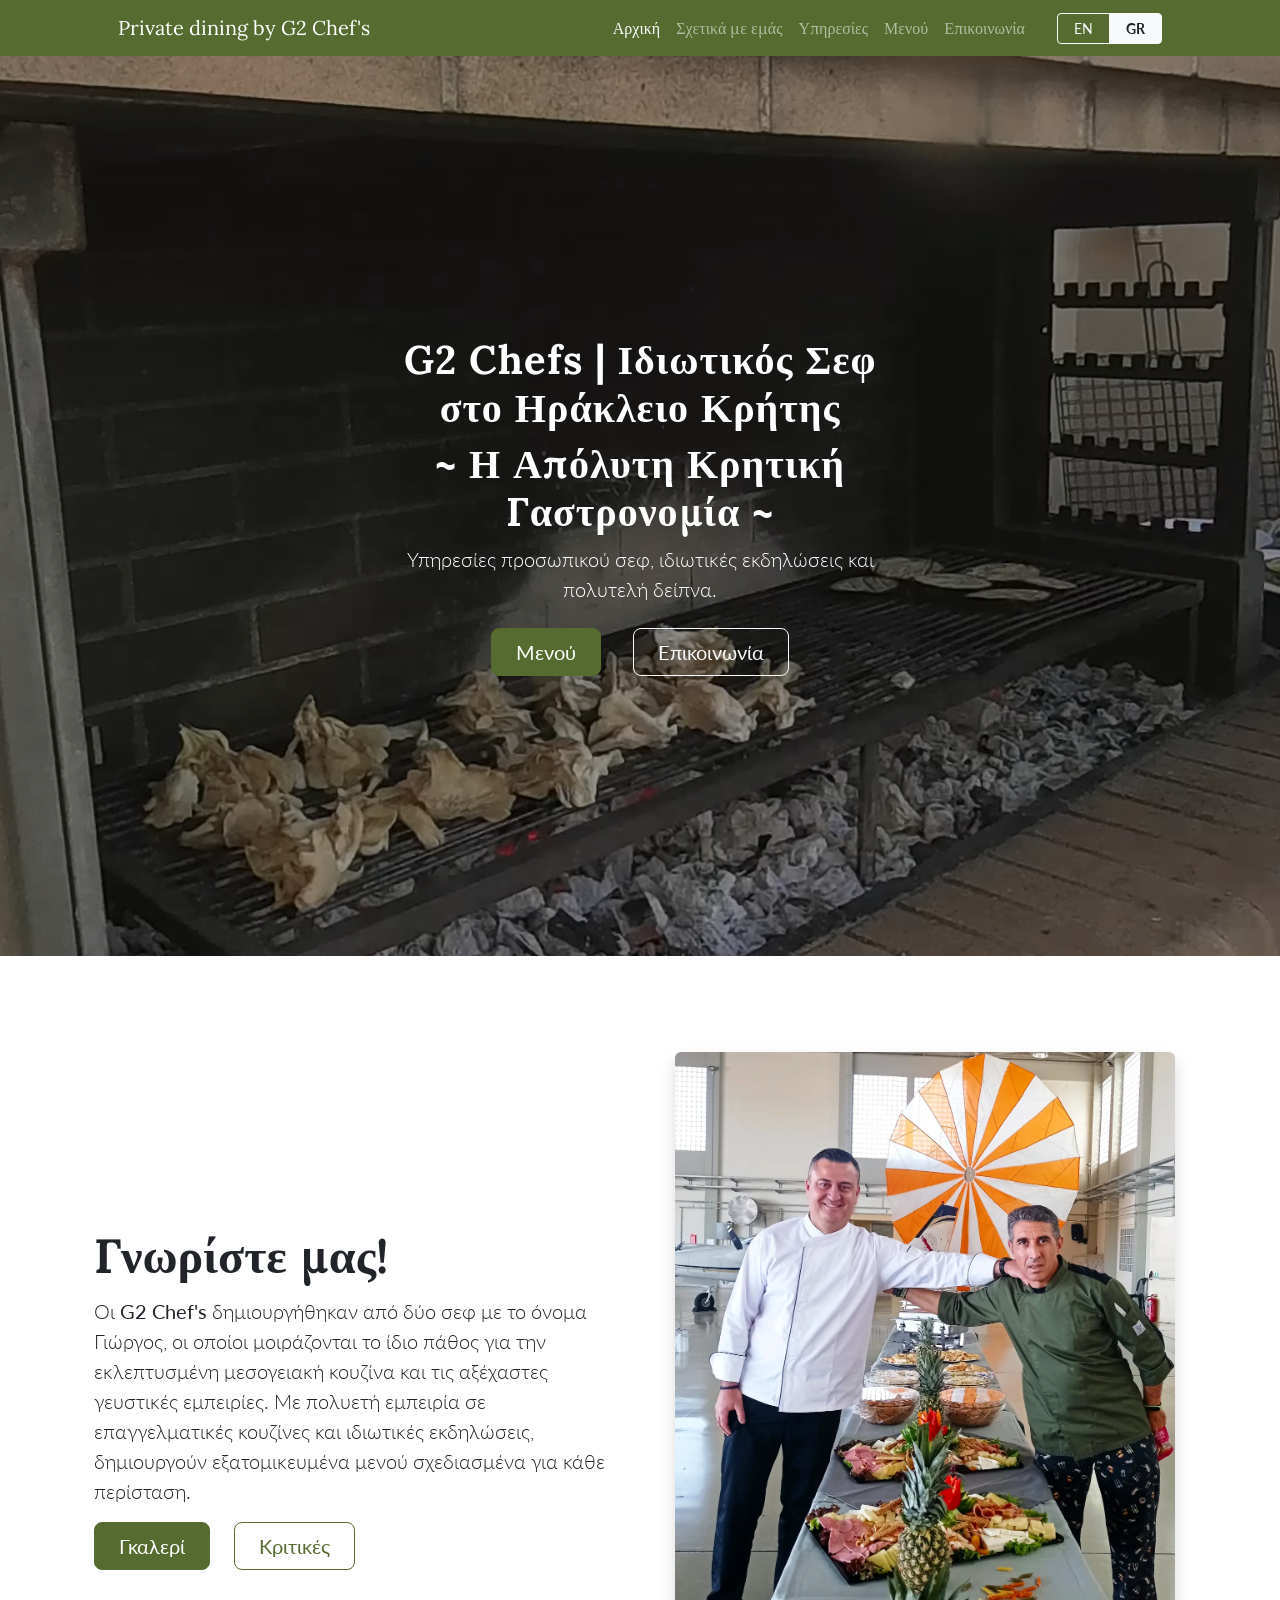
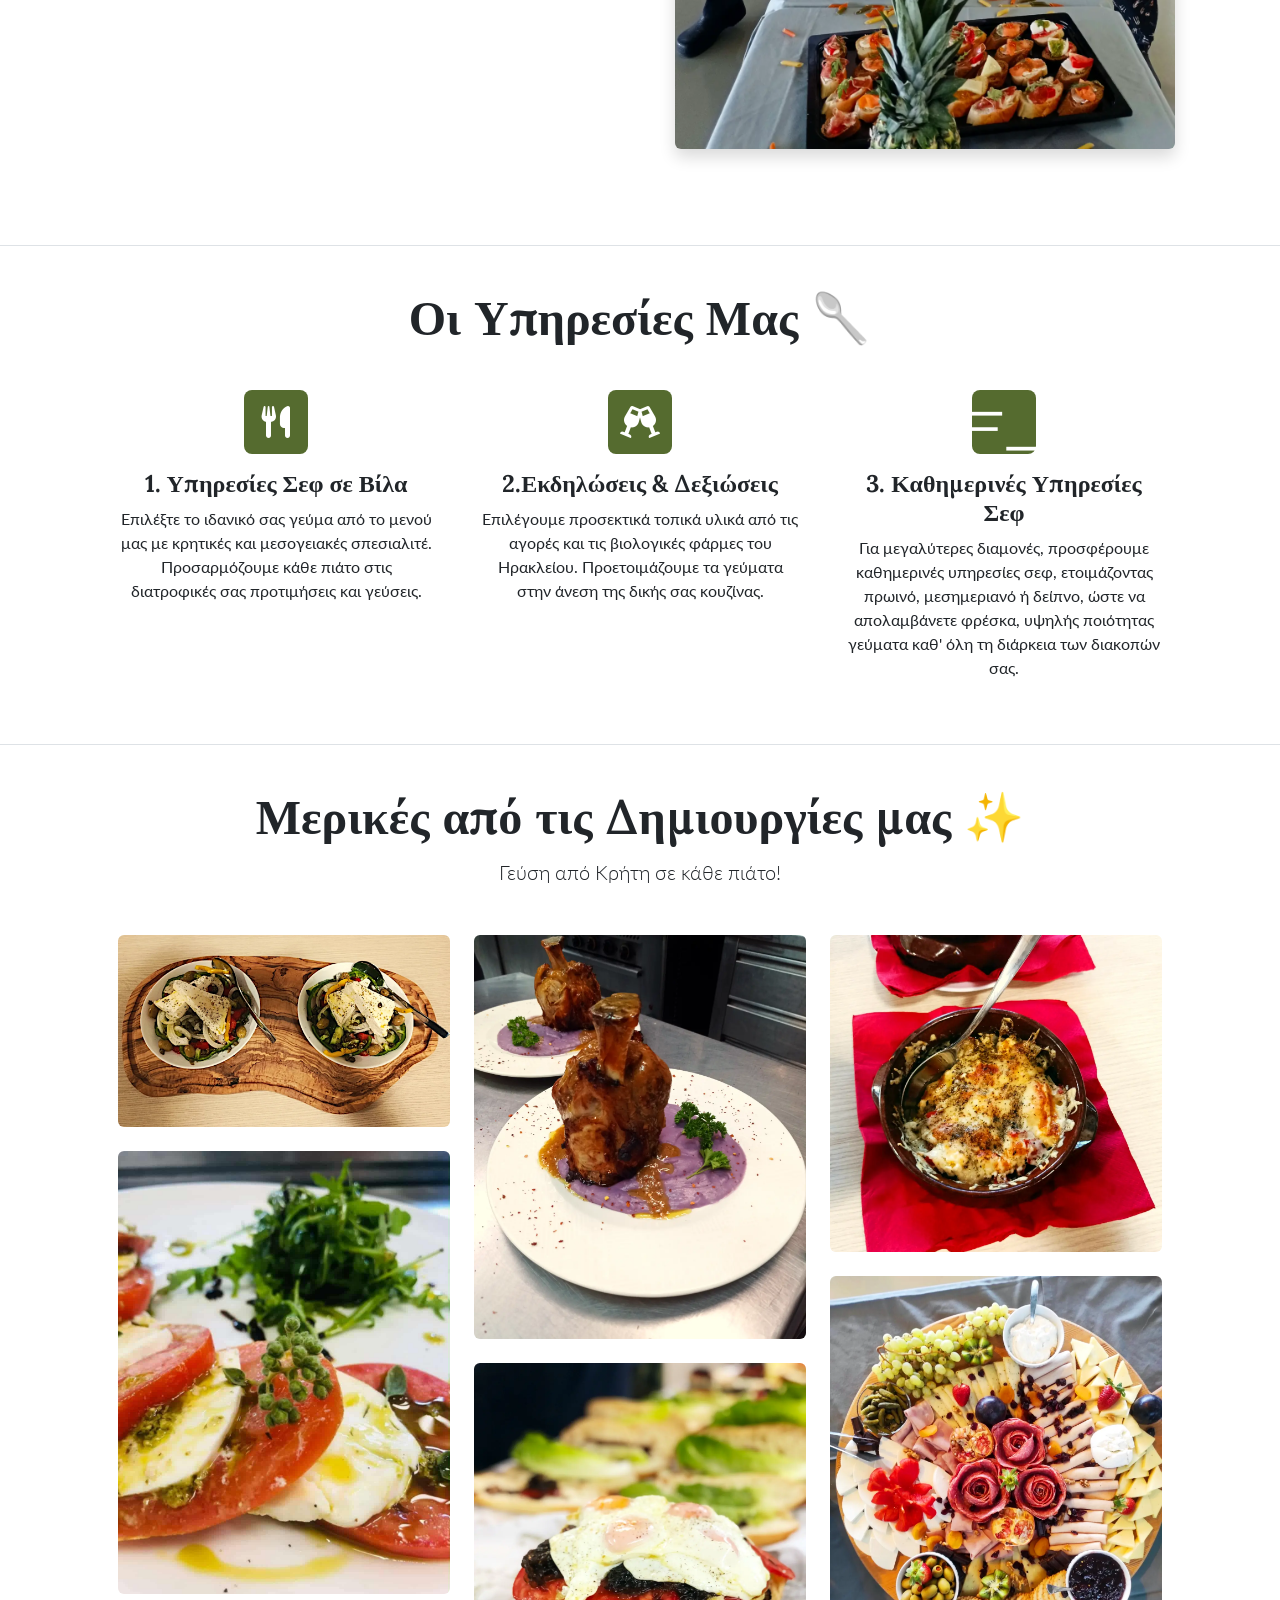
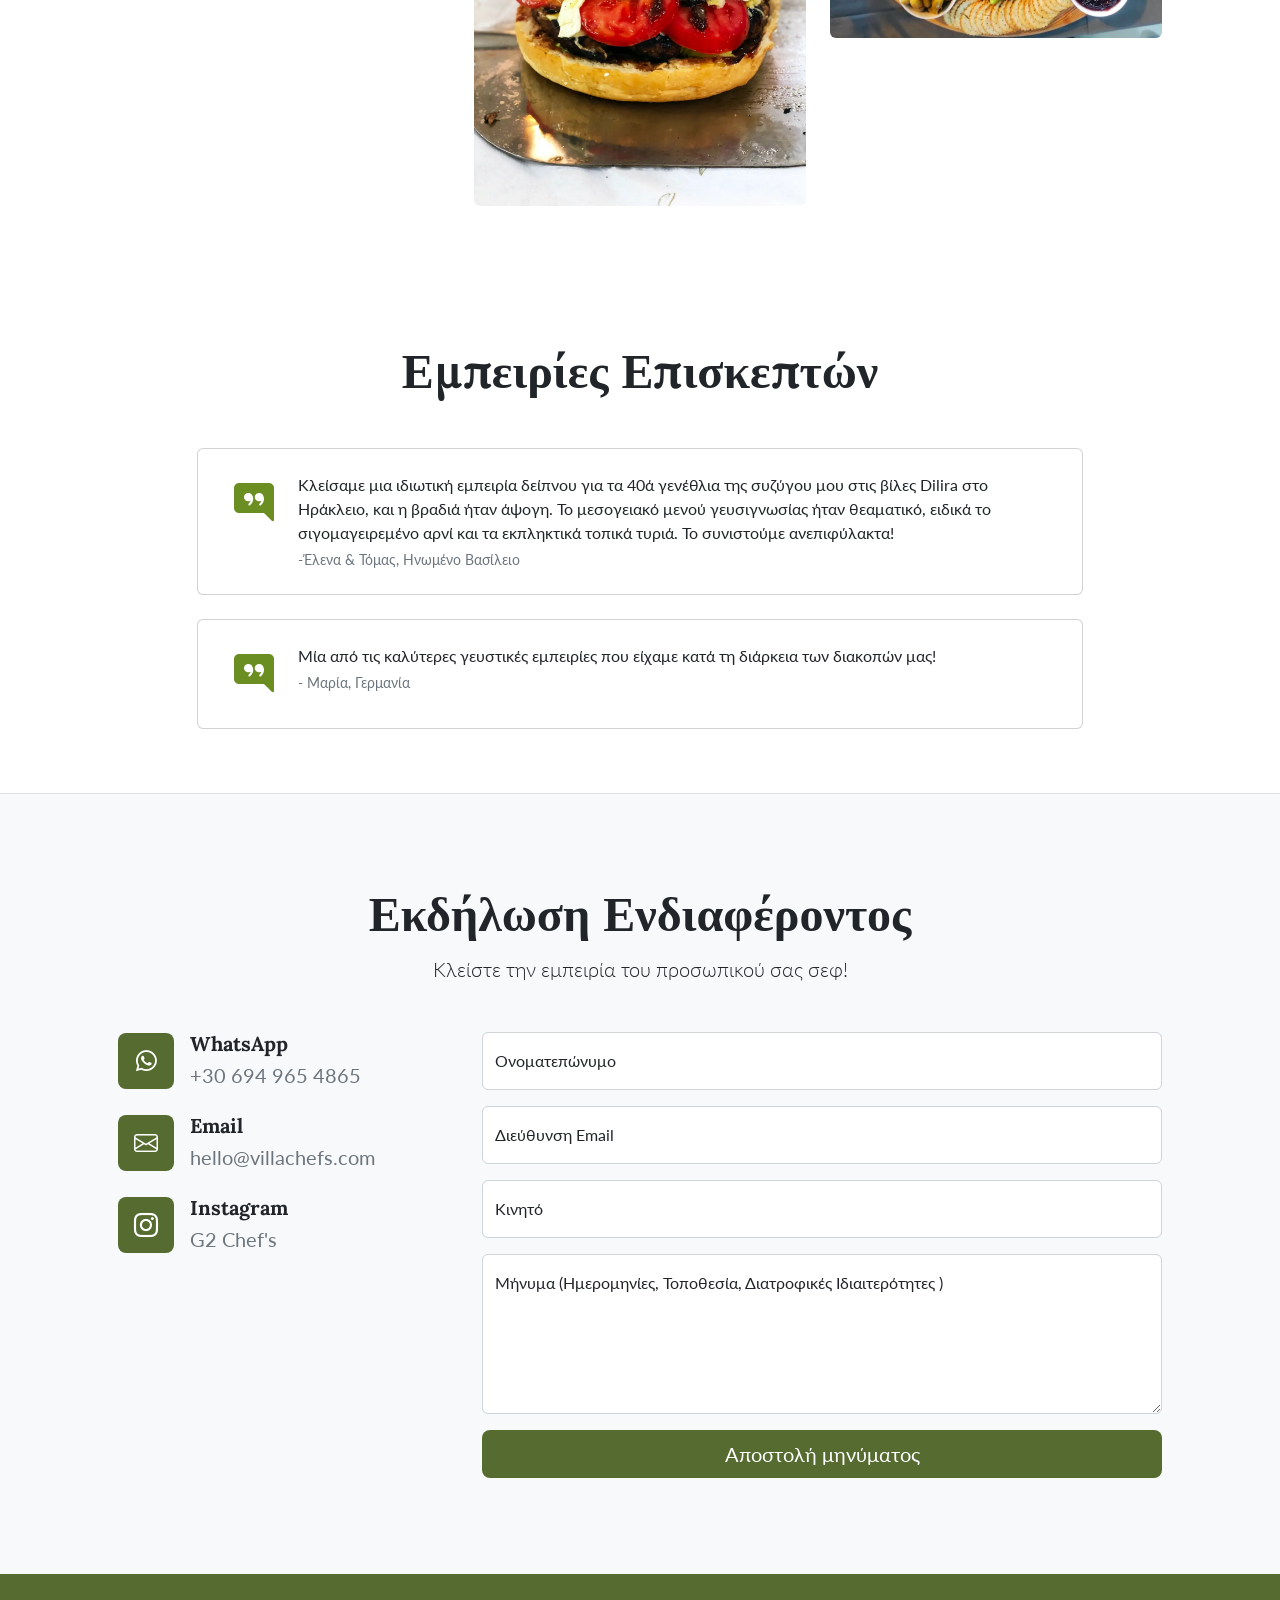
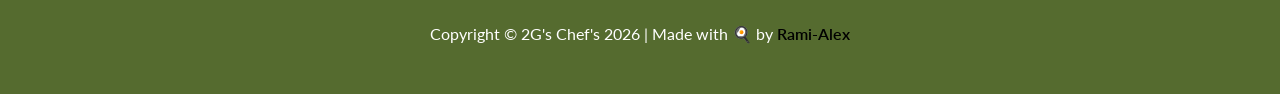
==== index-gr.html @ 78a2b7a0 "Add files via upload" ====
<!DOCTYPE html>
<html lang="el">
    <head>
        <meta charset="utf-8" />
        <meta name="viewport" content="width=device-width, initial-scale=1, shrink-to-fit=no" />
        <meta name="description" content="Elevate your villa vacation with G2 Chefs. We offer premium private chef services, custom Mediterranean menus, and authentic Cretan dining experiences in Heraklion and across Crete."/>
        <meta name="author" content="" />
        <title>Ιδιωτικός Σεφ Ηράκλειο | G2 Chefs | Αυθεντική Κρητική Κουζίνα</title>
        <!-- Favicon-->
        <link rel="icon" type="image/x-icon" href="assets/favicon.png" />
        <!-- Bootstrap icons-->
        <link href="https://cdn.jsdelivr.net/npm/bootstrap-icons@1.4.1/font/bootstrap-icons.css" rel="stylesheet" />
        <!-- Core theme CSS (includes Bootstrap)-->
        <link href="css/styles.css" rel="stylesheet" />
        <!-- Font Awesome Icons -->
        <link rel="stylesheet" href="https://cdnjs.cloudflare.com/ajax/libs/font-awesome/6.0.0/css/all.min.css">
        <!-- Google Icons -->
        <link rel="stylesheet" href="https://fonts.googleapis.com/css2?family=Material+Symbols+Outlined:opsz,wght,FILL,GRAD@24,400,0,0&icon_names=chef_hat" />
        <!--Google Fonts  -->
        <link rel="preconnect" href="https://fonts.googleapis.com">
        <link rel="preconnect" href="https://fonts.gstatic.com" crossorigin>
        <link href="https://fonts.googleapis.com/css2?family=Lato:wght@300;400;700&family=Lora:ital,wght@0,400;0,500;0,600;1,400;1,500&display=swap" rel="stylesheet">
        <!-- Custom CSS -->
        <link href="css/custom.css" rel="stylesheet" />
         <script type="application/ld+json">
            {
            "@context": "https://schema.org",
            "@type": "FoodEstablishment",
            "name": "G2 Chefs",
            "image": "https://www.YOURDOMAIN.com/images/2gs-chefs.webp",
            "@id": "https://www.YOURDOMAIN.com",
            "url": "https://www.YOURDOMAIN.com/index-gr.html",
            "telephone": "+306949654865",
            "email": "hello@villachefs.com",
            "priceRange": "€€€",
            "description": "Αναβαθμίστε τις διακοπές σας με τους G2 Chefs. Προσφέρουμε premium υπηρεσίες ιδιωτικού σεφ, προσαρμοσμένα μεσογειακά μενού και αυθεντικές κρητικές γαστρονομικές εμπειρίες στο Ηράκλειο Κρήτης.",
            "address": {
                "@type": "PostalAddress",
                "addressLocality": "Ηράκλειο",
                "addressRegion": "Κρήτη",
                "addressCountry": "GR"
            },
            "geo": {
                "@type": "GeoCoordinates",
                "latitude": 35.3387,
                "longitude": 25.1442
            },
            "areaServed": [
                {
                "@type": "State",
                "name": "Κρήτη"
                },
                {
                "@type": "City",
                "name": "Ηράκλειο"
                }
            ],
            "sameAs": [
                "https://www.instagram.com/YOUR-INSTAGRAM-HANDLE"
            ]
            }
            </script>
    </head>

    <body class="d-flex flex-column min-vh-100">
        <!-- Responsive navbar-->
        <nav class="navbar navbar-expand-lg navbar-dark bg-dark sticky-top">
            <div class="container px-3 px-lg-5">
                <a class="navbar-brand text-wrap" style="max-width: 75%;" href="#home">Private dining by G2 Chef's</a>
                <button class="navbar-toggler" type="button" data-bs-toggle="collapse" data-bs-target="#navbarSupportedContent" aria-controls="navbarSupportedContent" aria-expanded="false" aria-label="Toggle navigation"><span class="navbar-toggler-icon"></span></button>
                <div class="collapse navbar-collapse" id="navbarSupportedContent">
                    <ul class="navbar-nav ms-auto mb-2 mb-lg-0">
                        <li class="nav-item"><a class="nav-link active" aria-current="page" href="#home">Αρχική</a></li>
                        <li class="nav-item"><a class="nav-link" href="#about">Σχετικά με εμάς</a></li>
                        <li class="nav-item"><a class="nav-link" href="#services">Υπηρεσίες</a></li>
                        <li class="nav-item"><a class="nav-link" href="#!">Μενού</a></li>
                        <li class="nav-item"><a class="nav-link" href="#contact">Επικοινωνία</a></li>
                    </ul>
                    <div class="d-flex align-items-center ms-lg-4 mt-3 mt-lg-0">
                        <div class="btn-group" role="group" aria-label="Language switcher">
                            <a href="index.html" class="btn btn-sm btn-outline-light px-3">EN</a>
                            <a href="index-gr.html" class="btn btn-sm btn-light fw-bold text-dark px-3">GR</a>
                        </div>
                    </div>
                </div>
            </div>
        </nav>
        <!-- Header-->
        <!-- add video-header class to enable background video -->
        <header id="home" class="py-5 video-header">
            <!-- video element placed before content so it sits behind the text -->
            <video autoplay muted loop playsinline class="header-video">
                <source src="assets/video/chef-bbq-video.webm" type="video/mp4">
                <!-- fallback text -->
                Your browser does not support HTML5 video.
            </video>
            <div class="container px-5">
                <div class="row gx-5 justify-content-center">
                    <div class="col-lg-6">
                        <div class="text-center my-5">
                            <h1 class="display-6 fw-bolder text-white mb-2">G2 Chefs | Ιδιωτικός Σεφ στο Ηράκλειο Κρήτης</h1>
                            <h2 class="display-6 fw-bolder text-white mb-2">~ Η Απόλυτη Κρητική Γαστρονομία ~</h2>
                            <p class="lead text-white mb-4">Υπηρεσίες προσωπικού σεφ, ιδιωτικές εκδηλώσεις και πολυτελή δείπνα.</p>
                            <div class="d-grid gap-3 d-sm-flex justify-content-sm-center">
                                <a class="btn main-button btn-lg px-4 me-sm-3" href="#menu">Μενού</a>
                                <a class="btn btn-outline-light btn-lg px-4" href="#contact">Επικοινωνία</a>
                            </div>
                        </div>
                    </div>
                </div>
            </div>
        </header>
        <!-- About -->
        <section id="about" class="py-3 py-lg-5 border-bottom">
            <div class="container col-xxl-8 px-4">
                <div class="row flex-md-row-reverse align-items-center g-5 py-5">
                    <div class="d-none d-md-block col-md-6 col-lg-6">
                        <img 
                            src="/images/2gs-chefs.webp"
                            class="d-block mx-auto img-fluid rounded shadow"
                            alt="G2 Chefs Giorgos"
                            width="500"
                            height="400"
                            loading="lazy"
                        />
                    </div>
                        <div class="col-lg-6 col-md-6">
                            <h2 class="display-5 fw-bold text-body-emphasis lh-1 mb-3">Γνωρίστε μας!</h2>
                            <p class="lead">
                                Οι <strong>G2 Chef's</strong> δημιουργήθηκαν από δύο σεφ με το όνομα Γιώργος, οι οποίοι μοιράζονται το ίδιο πάθος για την εκλεπτυσμένη μεσογειακή κουζίνα και τις αξέχαστες γευστικές εμπειρίες. Με πολυετή εμπειρία σε επαγγελματικές κουζίνες και ιδιωτικές εκδηλώσεις, δημιουργούν εξατομικευμένα μενού σχεδιασμένα για κάθε περίσταση.
                            <div class="d-grid gap-2 d-md-flex justify-content-md-start align-items-md-start">
                                <a class="btn main-button btn-lg px-4 me-sm-3" href="#dishes">Γκαλερί</a>
                                <a class="btn default-button btn-lg px-4 me-sm-3" href="#reviews">Κριτικές</a>
                            </div>
                        </div>
                </div>
            </div>

        </section>
        <!-- About -->
        <!-- Features section -->
        <section id="services" class="py-3 py-lg-5 border-bottom olive-color">
            <div  class="container px-5">
                <div class="text-center mb-5">
                    <h2 class="display-5 fw-bold text-body-emphasis lh-1 mb-3">Οι Υπηρεσίες Μας 🥄</h2>
                </div>
                <div class="row gx-5 text-center">
                    <div class="col-lg-4 mb-5 mb-lg-0">
                        <div class="feature custom-bg text-white rounded-3 mb-3"><i class="fa-solid fa-utensils"></i></div>                    
                        <h3 class="h4 fw-bolder">1. Υπηρεσίες Σεφ σε Βίλα</h3>
                        <p>Επιλέξτε το ιδανικό σας γεύμα από το μενού μας με κρητικές και μεσογειακές σπεσιαλιτέ. Προσαρμόζουμε κάθε πιάτο στις διατροφικές σας προτιμήσεις και γεύσεις.</p>
                    </div>
                    <div class="col-lg-4 mb-5 mb-lg-0">
                        <div class="feature custom-bg text-white rounded-3 mb-3"><i class="fa-solid fa-champagne-glasses"></i></div>  
                        <h3 class="h4 fw-bolder">2.Εκδηλώσεις & Δεξιώσεις</h3>
                        <p>Επιλέγουμε προσεκτικά τοπικά υλικά από τις αγορές και τις βιολογικές φάρμες του Ηρακλείου. Προετοιμάζουμε τα γεύματα στην άνεση της δικής σας κουζίνας.</p>
                    </div>
                    <div class="col-lg-4">
                        <div class="feature custom-bg text-white rounded-3 mb-3"><span class="material-symbols-outlined md-48">chef_hat</span></div>
                        <h3 class="h4 fw-bolder">3. Καθημερινές Υπηρεσίες Σεφ</h3>
                        <p>Για μεγαλύτερες διαμονές, προσφέρουμε καθημερινές υπηρεσίες σεφ, ετοιμάζοντας πρωινό, μεσημεριανό ή δείπνο, ώστε να απολαμβάνετε φρέσκα, υψηλής ποιότητας γεύματα καθ' όλη τη διάρκεια των διακοπών σας.</p>
                    </div>
                    <!-- <div class="card" style="width: 18rem;">
                        <img class="card-img-top" src="images/domate-feta.jpeg" alt="Card image cap">
                        <div class="card-body">
                            <h2 class="h4 fw-bolder">2.Events & Celebrations</h2>
                            <p class="card-text">We choose local ingredients from Heraklion’s markets and organic farms. We prepare the meals in the comfort of your own kitchen.</p>
                        </div>
                    </div> -->
                </div>
            </div>
        </section>
        <!-- Gallery -->
        <section id="dishes" class="py-3 py-lg-5">
            <div class="container px-5">
                <div class="text-center mb-5">
                    <h2 class="display-5 fw-bold text-body-emphasis lh-1 mb-3">Μερικές από τις Δημιουργίες μας ✨</h2>
                    <p class="lead mb-0">Γεύση από Κρήτη σε κάθε πιάτο!</p>
                </div>
                <div class="row">
                    <div class="col-lg-4 col-md-4 mb-4 mb-lg-0">
                        <img src="/images/greek-salad.webp" class="w-100 shadow-1-strong rounded mb-4" alt="Cretan Dish 1" />
                        <img src="/images/domate-feta.jpeg" class="w-100 shadow-1-strong rounded mb-4" alt="Cretan Dish 2" />
                    </div>

                    <div class="col-lg-4 col-md-4 mb-4 mb-lg-0">
                        <img src="images/meat-1.webp" class="w-100 shadow-1-strong rounded mb-4" alt="Cretan Dish 3" />
                        <img src="images/egg-bread.webp" class="w-100 shadow-1-strong rounded mb-4" alt="Cretan Dish 4" />
                    </div>

                    <div class="col-lg-4 col-md-4 mb-4 mb-lg-0">
                        <img src="/images/bouyiourdi.webp" class="w-100 shadow-1-strong rounded mb-4" alt="Cretan Dish 5" />
                        <img src="images/cheese-plato.webp" class="w-100 shadow-1-strong rounded mb-0" alt="Cretan Dish 6" />
                    </div>
                </div>
            </div>
        </section>
        <!-- Gallery-2 -->
        <!-- <section class="py-5" id="menu">
            <div class="container px-5">
                <div class="text-center mb-5">
                    <h2 class="fw-bolder">Our Menu</h2>
                    <p class="lead mb-0">Select a category to explore our Cretan delicacies</p>
                </div>

                <ul class="nav nav-pills justify-content-center mb-5" id="menuTab" role="tablist">
                    <li class="nav-item" role="presentation">
                        <button class="nav-link active" id="all-tab" data-bs-toggle="pill" data-bs-target="#all" type="button" role="tab">All Dishes</button>
                    </li>
                    <li class="nav-item" role="presentation">
                        <button class="nav-link" id="meat-tab" data-bs-toggle="pill" data-bs-target="#meat" type="button" role="tab">Meat</button>
                    </li>
                    <li class="nav-item" role="presentation">
                        <button class="nav-link" id="traditional-tab" data-bs-toggle="pill" data-bs-target="#traditional" type="button" role="tab">Traditional Food</button>
                    </li>
                </ul>

                <div class="tab-content" id="menuTabContent">
                    
                    <div class="tab-pane fade show active" id="all" role="tabpanel">
                        <div class="row">
                            <div class="col-lg-4 col-md-6 mb-4"><img src="images/domate-feta.jpeg" class="w-100 rounded shadow" alt="Meat 1"></div>
                            <div class="col-lg-4 col-md-6 mb-4"><img src="trad-1.jpg" class="w-100 rounded shadow" alt="Trad 1"></div>
                            <div class="col-lg-4 col-md-6 mb-4"><img src="meat-2.jpg" class="w-100 rounded shadow" alt="Meat 2"></div>
                        </div>
                    </div>

                    <div class="tab-pane fade" id="meat" role="tabpanel">
                        <div class="row">
                            <div class="col-lg-4 col-md-6 mb-4"><img src="meat-1.jpg" class="w-100 rounded shadow" alt="Meat 1"></div>
                            <div class="col-lg-4 col-md-6 mb-4"><img src="meat-2.jpg" class="w-100 rounded shadow" alt="Meat 2"></div>
                        </div>
                    </div>

                    <div class="tab-pane fade" id="traditional" role="tabpanel">
                        <div class="row">
                            <div class="col-lg-4 col-md-6 mb-4"><img src="trad-1.jpg" class="w-100 rounded shadow" alt="Trad 1"></div>
                        </div>
                    </div>

                </div>
            </div>
        </section> -->
        <!-- Testimonials section-->
        <section id="reviews" class="py-3 border-bottom">
            <div class="container px-5 my-5 px-5">
                <div class="text-center mb-5">
                    <h2 class="display-5 fw-bold">Εμπειρίες Επισκεπτών</h2>
                    <p class="lead mb-0"></p>
                </div>
                <div class="row gx-5 justify-content-center">
                    <div class="col-lg-10">
                        <div class="row">
                            <!-- Testimonial 1-->
                            <div class="card mb-4">
                                <div class="card-body p-4">
                                    <div class="d-flex">
                                        <div class="flex-shrink-0"><i class="bi bi-chat-right-quote-fill fs-1" style="color: #6B8E23;"></i></div>
                                        <div class="ms-4">
                                            <p class="mb-1">Κλείσαμε μια ιδιωτική εμπειρία δείπνου για τα 40ά γενέθλια της συζύγου μου στις βίλες Dilira στο Ηράκλειο, και η βραδιά ήταν άψογη. Το μεσογειακό μενού γευσιγνωσίας ήταν θεαματικό, ειδικά το σιγομαγειρεμένο αρνί και τα εκπληκτικά τοπικά τυριά. Το συνιστούμε ανεπιφύλακτα!</p>
                                            <div class="small text-muted">-Έλενα & Τόμας, Ηνωμένο Βασίλειο</div>
                                        </div>
                                    </div>
                                </div>
                            </div>
                            <!-- Testimonial 2-->
                            <div class="card">
                                <div class="card-body p-4">
                                    <div class="d-flex">
                                        <div class="flex-shrink-0"><i class="bi bi-chat-right-quote-fill fs-1" style="color: #6B8E23;"></i></div>
                                        <div class="ms-4">
                                            <p class="mb-1">Μία από τις καλύτερες γευστικές εμπειρίες που είχαμε κατά τη διάρκεια των διακοπών μας!</p>
                                            <div class="small text-muted">- Μαρία, Γερμανία</div>
                                        </div>
                                    </div>
                                </div>
                            </div>
                        </div>
                    </div>
                </div>
            </div>
        </section>
        <!-- Contact section-->
        <!-- <section id="contact" class="bg-light py-5">
            <div class="container px-5 my-5 px-5">
                <div class="text-center mb-5">
                    <div class="feature text-white rounded-3 mb-3" style="background-color: #6B8E23; width: 4rem; height: 4rem; display: inline-flex; align-items: center; justify-content: center; font-size: 2rem;">
                        <i class="bi bi-envelope"></i>
                    </div>
                    <h2 class="fw-bolder">Inquire Now</h2>
                    <p class="lead mb-0">Book your private chef experience!</p>
                </div>
                <div class="row gx-5 justify-content-center">
                    <div class="col-lg-6">
                        
                        <form action="https://formsubmit.co/691d3185696c3ee476524c145228a22d" method="POST">
                            
                            <input type="text" name="_honey" style="display:none">
                            <input type="hidden" name="_captcha" value="false">

                            <div class="form-floating mb-3">
                                <input class="form-control" id="name" name="name" type="text" placeholder="Enter your name..." required />
                                <label for="name">Full name</label>
                            </div>
                            
                            <div class="form-floating mb-3">
                                <input class="form-control" id="email" name="email" type="email" placeholder="name@example.com" required />
                                <label for="email">Email address</label>
                            </div>
                            
                            <div class="form-floating mb-3">
                                <input class="form-control" id="phone" name="phone" type="tel" placeholder="+30 123 456 7890" />
                                <label for="phone">Phone number</label>
                            </div>
                            
                            <div class="form-floating mb-3">
                                <textarea class="form-control" id="message" name="message" placeholder="Enter your message here..." style="height: 10rem" required></textarea>
                                <label for="message">Message (Dates, Location, Dietary Needs)</label>
                            </div>
                            
                            <div class="d-grid">
                                <button class="btn btn-lg text-white" type="submit" style="background-color: #6B8E23;">Send Message</button>
                            </div>
                        </form>
                        
                    </div>
                </div>
            </div>
        </section> -->

        <section id="contact" class="bg-light py-5">
            <div class="container px-5 my-5">
                <div class="text-center mb-5">
                    <h2 class="display-5 fw-bold text-body-emphasis lh-1 mb-3">Εκδήλωση Ενδιαφέροντος</h2>
                    <p class="lead mb-0">Κλείστε την εμπειρία του προσωπικού σας σεφ!</p>
                </div>
                
                <div class="row gx-5">
                    <div class="col-lg-4 mb-5 mb-lg-0">
                        
                        <div class="d-flex align-items-center mb-4">
                            <div class="text-white rounded-3 me-3" style="background-color: #556b2f; width: 3.5rem; height: 3.5rem; display: flex; align-items: center; justify-content: center; font-size: 1.5rem;">
                                <i class="fab fa-whatsapp"></i>
                            </div>
                            <div>
                                <h3 class="h5 fw-bolder mb-1">WhatsApp</h3>
                                <a href="https://wa.me/301234567890" target="_blank" class="text-decoration-none text-muted fs-5">+30 694 965 4865</a>
                            </div>
                        </div>

                        <!-- <div class="d-flex align-items-center mb-4">
                            <div class="text-white rounded-3 me-3" style="background-color: #556b2f; width: 3.5rem; height: 3.5rem; display: flex; align-items: center; justify-content: center; font-size: 1.5rem;">
                                <i class="bi bi-telephone"></i>
                            </div>
                            <div>
                                <h5 class="fw-bolder mb-1">Call Us</h5>
                                <a href="tel:+301234567890" class="text-decoration-none text-muted fs-5">+30 123 456 7890</a>
                            </div>
                        </div> -->

                        <div class="d-flex align-items-center mb-4">
                            <div class="text-white rounded-3 me-3" style="background-color: #556b2f; width: 3.5rem; height: 3.5rem; display: flex; align-items: center; justify-content: center; font-size: 1.5rem;">
                                <i class="bi bi-envelope"></i>
                            </div>
                            <div>
                                <h3 class="h5 fw-bolder mb-1">Email</h3>
                                <a href="mailto:hello@villachefs.com" class="text-decoration-none text-muted fs-5">hello@villachefs.com</a>
                            </div>
                        </div>

                         <div class="d-flex align-items-center mb-4">
                            <div class="text-white rounded-3 me-3" style="background-color: #556b2f; width: 3.5rem; height: 3.5rem; display: flex; align-items: center; justify-content: center; font-size: 1.5rem;">
                                <i class="bi bi-instagram"></i>
                            </div>
                            <div>
                                <h3 class="h5 fw-bolder mb-1">Instagram</h3>
                                <a href="" class="text-decoration-none text-muted fs-5">G2 Chef's</a>
                            </div>
                        </div>
                    </div>

                    <div class="col-lg-8">
                        <form action="https://formsubmit.co/691d3185696c3ee476524c145228a22d" method="POST">
                            <input type="text" name="_honey" style="display:none">
                            <input type="hidden" name="_captcha" value="false">

                            <div class="form-floating mb-3">
                                <input class="form-control" id="name" name="name" type="text" placeholder="Enter your name..." required />
                                <label for="name">Ονοματεπώνυμο</label>
                            </div>
                            
                            <div class="form-floating mb-3">
                                <input class="form-control" id="email" name="email" type="email" placeholder="name@example.com" required />
                                <label for="email">Διεύθυνση Email</label>
                            </div>
                            
                            <div class="form-floating mb-3">
                                <input class="form-control" id="phone" name="phone" type="tel" placeholder="+30 123 456 7890" />
                                <label for="phone">Κινητό</label>
                            </div>
                            
                            <div class="form-floating mb-3">
                                <textarea class="form-control" id="message" name="message" placeholder="Enter your message here..." style="height: 10rem" required></textarea>
                                <label for="message">Μήνυμα (Ημερομηνίες, Τοποθεσία, Διατροφικές Ιδιαιτερότητες )</label>
                            </div>
                            
                            <div class="d-grid">
                                <button class="btn btn-lg text-white" type="submit" style="background-color: #556b2f;">Αποστολή μηνύματος</button>
                            </div>
                        </form>
                    </div>
                </div>
            </div>
        </section>
        <!-- Footer-->
        <footer class="py-5" style="background-color: #556b2f;">
            <div class="container px-5"><p class="m-0 text-center text-white">Copyright &copy; 2G's Chef's 2026 | Made with 🍳 by <a id="rami" href="https://rami-alex.github.io/aboutme/">Rami-Alex</a></p></div>
        </footer>
        <!-- Bootstrap core JS-->
        <script src="https://cdn.jsdelivr.net/npm/bootstrap@5.2.3/dist/js/bootstrap.bundle.min.js"></script>
        <!-- Core theme JS-->
        <script src="js/scripts.js"></script>
    </body>
</html>
---- css/custom.css ----
.video-header {
  position: relative;
  overflow: hidden;
  /* remove dark background so video is visible */
  background-color: transparent !important;
  /* make header taller */
  min-height: 100vh; /* adjust as needed */
  display: flex;
  align-items: center;
}

/* dark overlay for readability */
.video-header::before {
  content: "";
  position: absolute;
  inset: 0;
  background: rgba(0, 0, 0, 0.4);
  z-index: 0;
}

/* ensure content sits above overlay */
.video-header .container {
  position: relative;
  z-index: 1;
}

.video-header .header-video {
  position: absolute;
  top: 50%;
  left: 50%;
  min-width: 100%;
  min-height: 100%;
  width: auto;
  height: auto;
  z-index: -1;
  transform: translate(-50%, -50%);
  object-fit: cover;
}
.navbar {
  background-color: #556b2f !important;
}
/* .olive-color{
    background-color: #556b2f !important;
    color: #ffffff;
}  */
/* Change the circle background */
 .feature.custom-bg {
    background-color: #556b2f !important; /* Example: Dark Olive Green */
    background-image: none !important;    /* Removes the Bootstrap gradient */
}
/* Change the icon color itself */
.feature .custom-bg i {
    color: #ffffff; 
}
/* Chef Icon Size */
.md-48{
    font-size: 48px;
}

/* ==========================================
   GLOBAL TYPOGRAPHY
   ========================================== */

/* 1. Clean, modern font for all paragraph text */
body {
    font-family: 'Lato', sans-serif !important;
}

/* 2. Elegant, classic serif font for all titles and brand names */
h1, h2, h3, h4, h5, h6, li,
.display-1, .display-2, .display-3, .display-4, .display-5, .display-6, 
.navbar-brand {
    font-family: 'Lora', serif !important;
}

/* Optional: Add a touch of elegance to the italicized subtitle */
.display-6 {
    letter-spacing: 1px;
}

#hero{
    display: flex;
      justify-content: center;
}
.main-button{
    background-color: #556b2f !important;
    border-color: #556b2f;
    color: #ffffff;
}

.main-button:hover{
    background-color: #ffffff !important;
    color:  #556b2f;
    border-color: #556b2f;
}

.default-button{
    color:  #556b2f;
    border-color:#556b2f   ;
}
.default-button:hover{
    background-color: #556b2f;
    color:  #ffffff;
    border-color:#556b2f   ;
}

#rami{
    font-weight: 600;
    color: black;
    text-decoration: none;
    transition: color 0.3s ease;
}

#rami:hover{
    color: white;
}

#how-it-works{
    background-color: #556b2f;
}

/* ==========================================
   MENU PAGE TYPOGRAPHY & STYLING
   ========================================== */

/* Menu Category Titles (e.g., APPETIZERS, MAIN COURSE) */
.menu-category-title {
    font-family: 'Lato', sans-serif;
    text-transform: uppercase;
    letter-spacing: 3px;
    color: #556b2f;
    font-size: 0.9rem;
    font-weight: 700;
    margin-top: 2.5rem;
    margin-bottom: 1rem;
    border-bottom: 1px solid #e0e0e0;
    padding-bottom: 0.5rem;
}

/* Specific Dish Name */
.dish-name {
    font-family: 'Lora', serif;
    font-size: 1.3rem;
    font-weight: 600;
    color: #212529;
    margin-bottom: 0.25rem;
}

/* Dish Ingredients / Description */
.dish-description {
    font-family: 'Lato', sans-serif;
    font-size: 0.95rem;
    color: #6c757d;
    font-style: italic;
    margin-bottom: 1.5rem;
}

/* Style the Tab Buttons to match your Olive Green */
.nav-pills .nav-link.active, .nav-pills .show>.nav-link {
    background-color: #556b2f !important;
    color: white !important;
}
.nav-pills .nav-link {
    color: #556b2f;
    font-family: 'Lora', serif;
    font-weight: 500;
    margin: 0.25rem;
    border: 1px solid transparent;
}
.nav-pills .nav-link:hover {
    border: 1px solid #556b2f;
}

/* Elegant Separator for the Breakfast List */
.elegant-list li {
    display: inline-block;
    margin: 0 12px; /* Space between the items */
}

.elegant-list li::before {
    content: "♦";
    color: #556b2f;
    font-size: 0.7rem;
    margin-right: 10px; /* Space between diamond and text */
    vertical-align: middle;
}
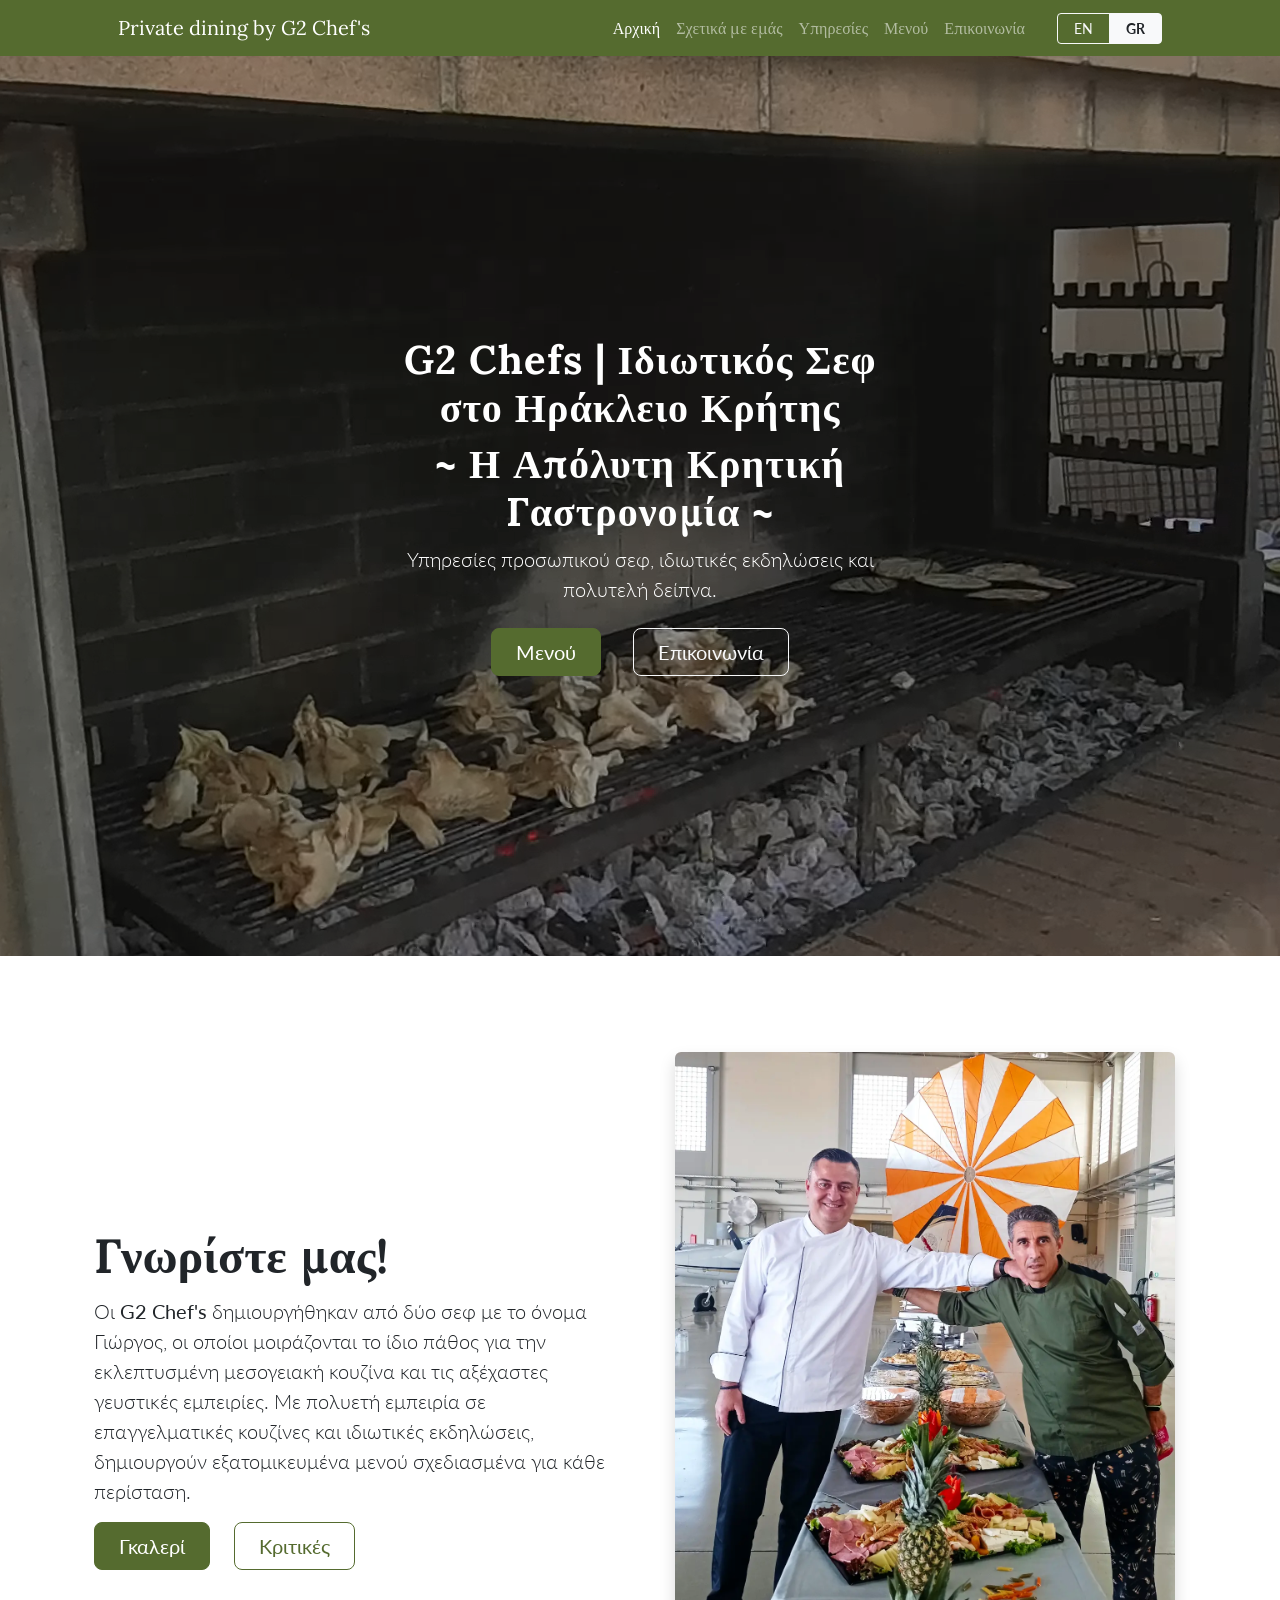
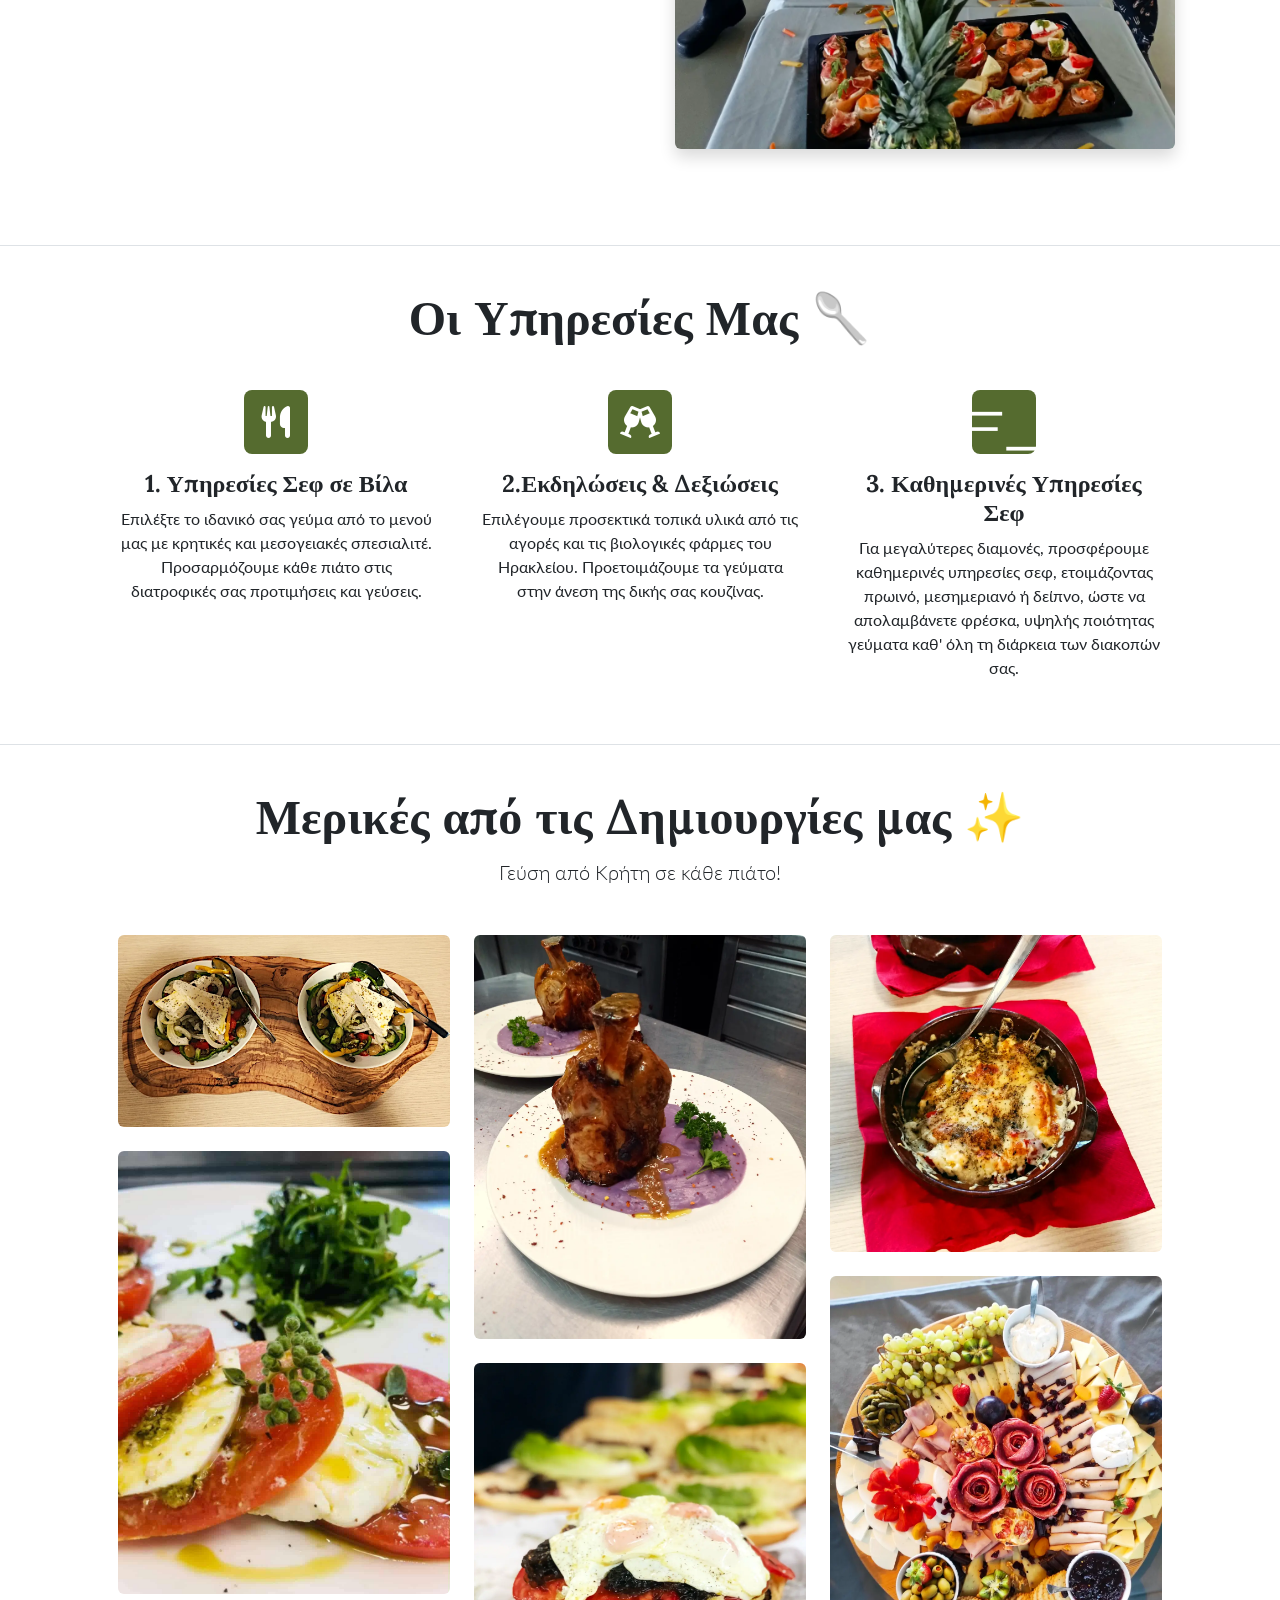
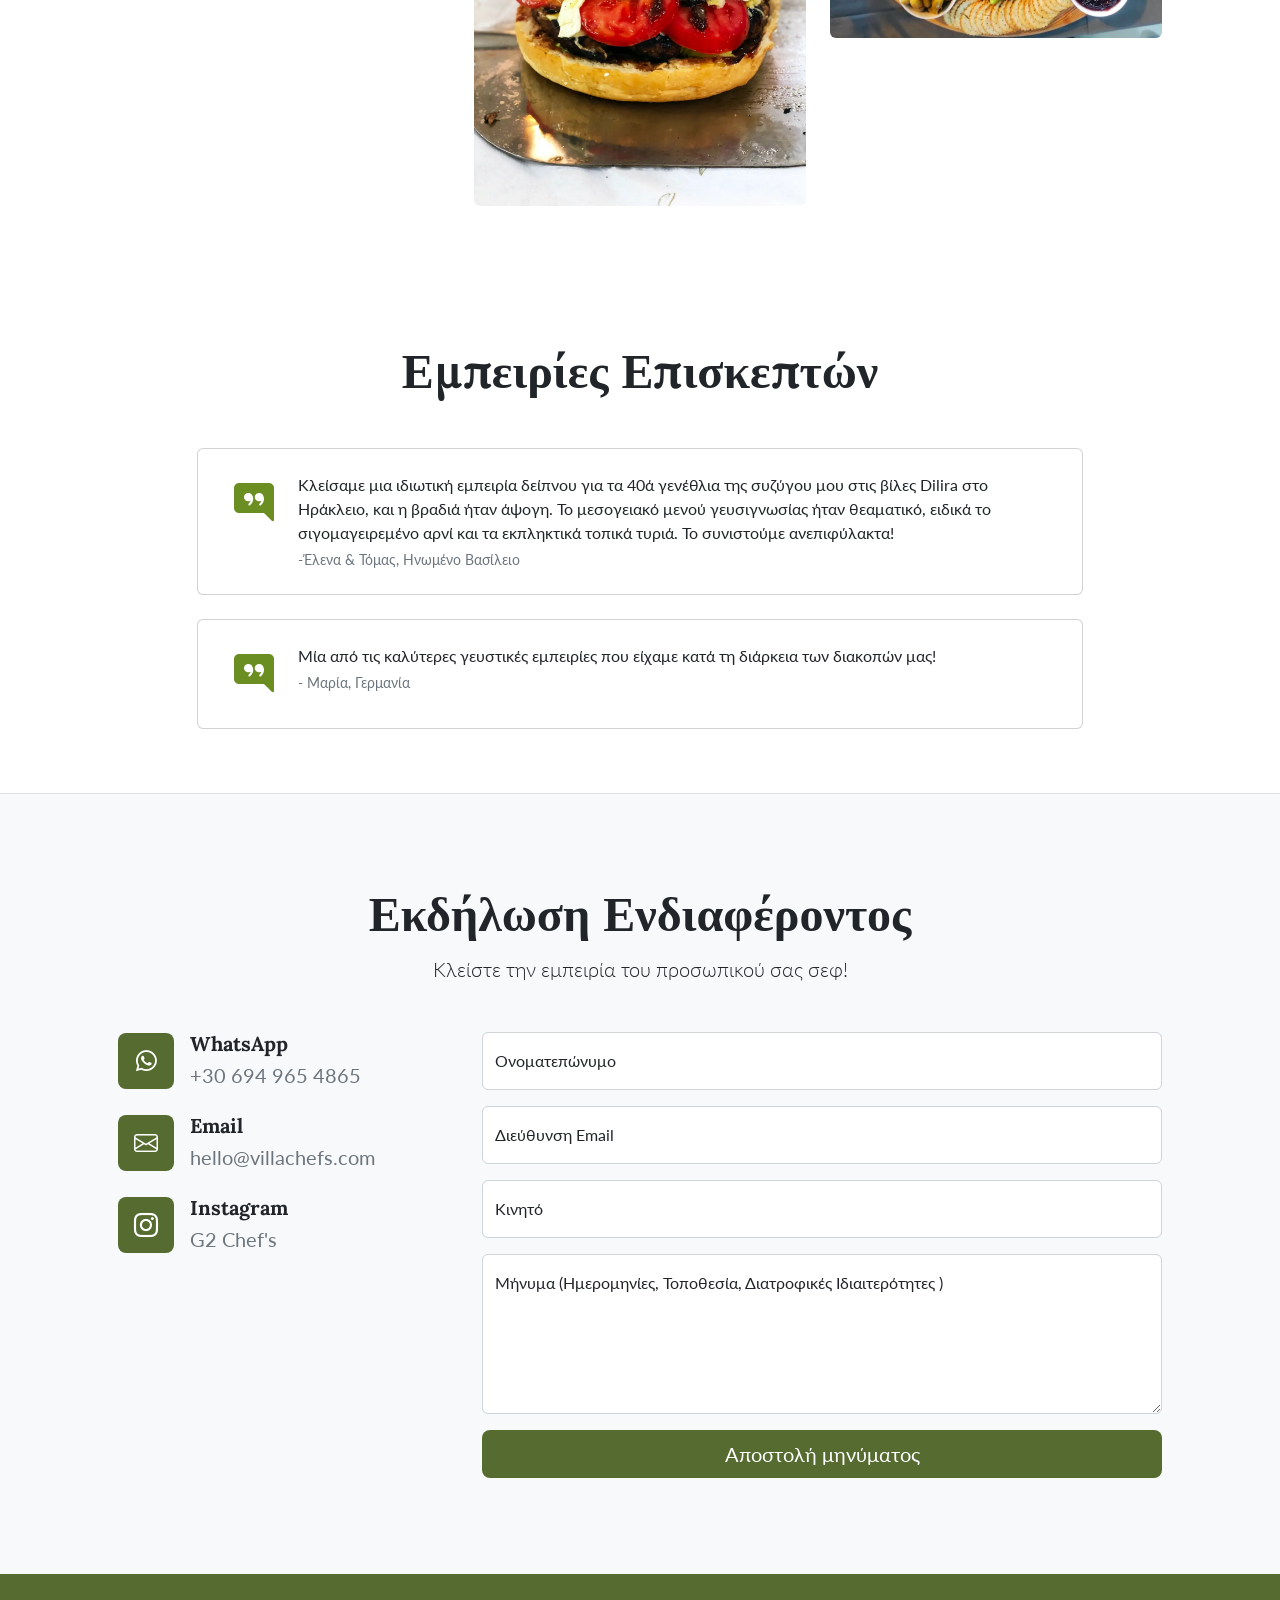
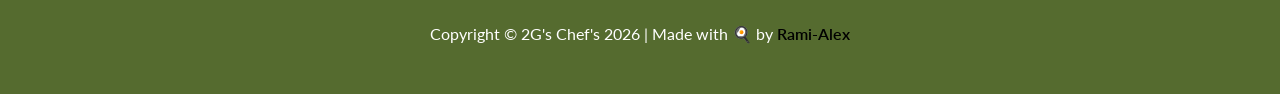
==== commit 705e9337: "images" ====
--- a/index-gr.html
+++ b/index-gr.html
@@ -116,7 +116,7 @@
                 <div class="row flex-md-row-reverse align-items-center g-5 py-5">
                     <div class="d-none d-md-block col-md-6 col-lg-6">
                         <img 
-                            src="/images/2gs-chefs.webp"
+                            src="images/2gs-chefs.webp"
                             class="d-block mx-auto img-fluid rounded shadow"
                             alt="G2 Chefs Giorgos"
                             width="500"
@@ -179,8 +179,8 @@
                 </div>
                 <div class="row">
                     <div class="col-lg-4 col-md-4 mb-4 mb-lg-0">
-                        <img src="/images/greek-salad.webp" class="w-100 shadow-1-strong rounded mb-4" alt="Cretan Dish 1" />
-                        <img src="/images/domate-feta.jpeg" class="w-100 shadow-1-strong rounded mb-4" alt="Cretan Dish 2" />
+                        <img src="images/greek-salad.webp" class="w-100 shadow-1-strong rounded mb-4" alt="Cretan Dish 1" />
+                        <img src="images/domate-feta.jpeg" class="w-100 shadow-1-strong rounded mb-4" alt="Cretan Dish 2" />
                     </div>
 
                     <div class="col-lg-4 col-md-4 mb-4 mb-lg-0">
@@ -189,7 +189,7 @@
                     </div>
 
                     <div class="col-lg-4 col-md-4 mb-4 mb-lg-0">
-                        <img src="/images/bouyiourdi.webp" class="w-100 shadow-1-strong rounded mb-4" alt="Cretan Dish 5" />
+                        <img src="images/bouyiourdi.webp" class="w-100 shadow-1-strong rounded mb-4" alt="Cretan Dish 5" />
                         <img src="images/cheese-plato.webp" class="w-100 shadow-1-strong rounded mb-0" alt="Cretan Dish 6" />
                     </div>
                 </div>
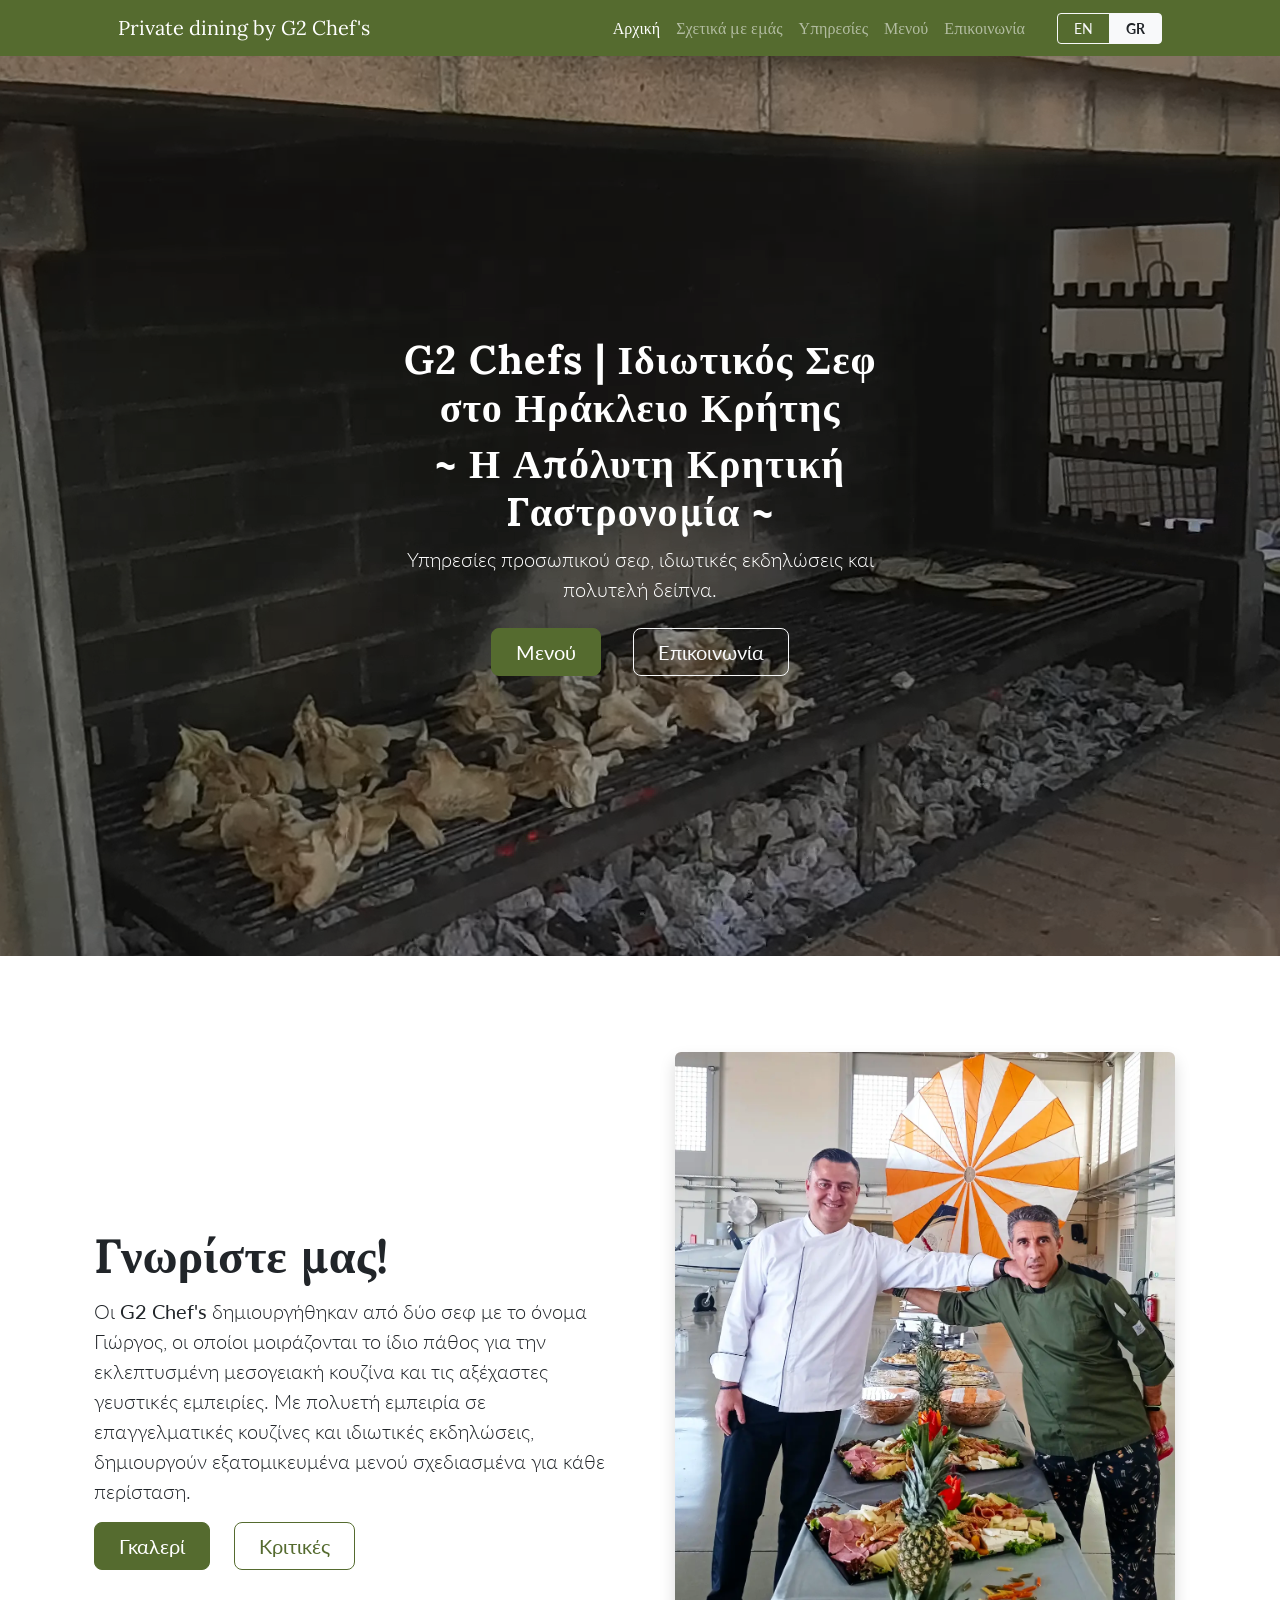
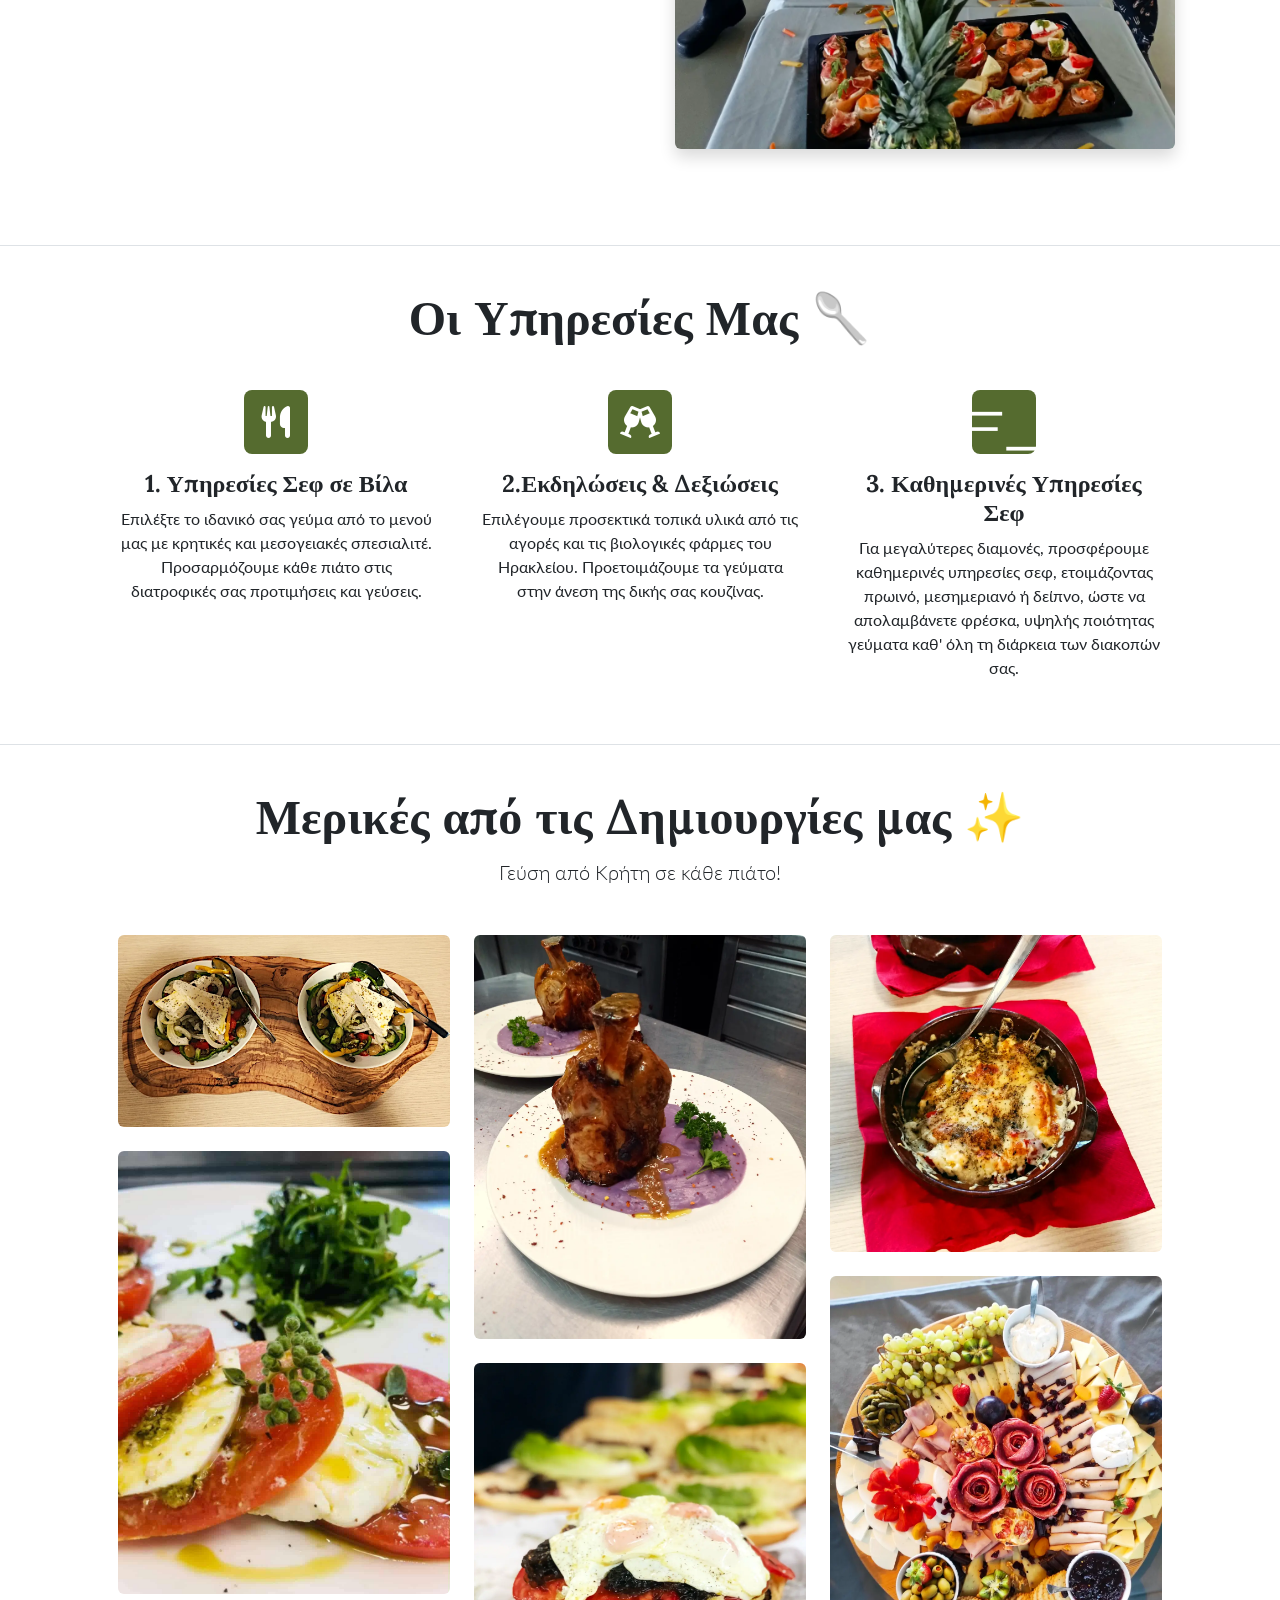
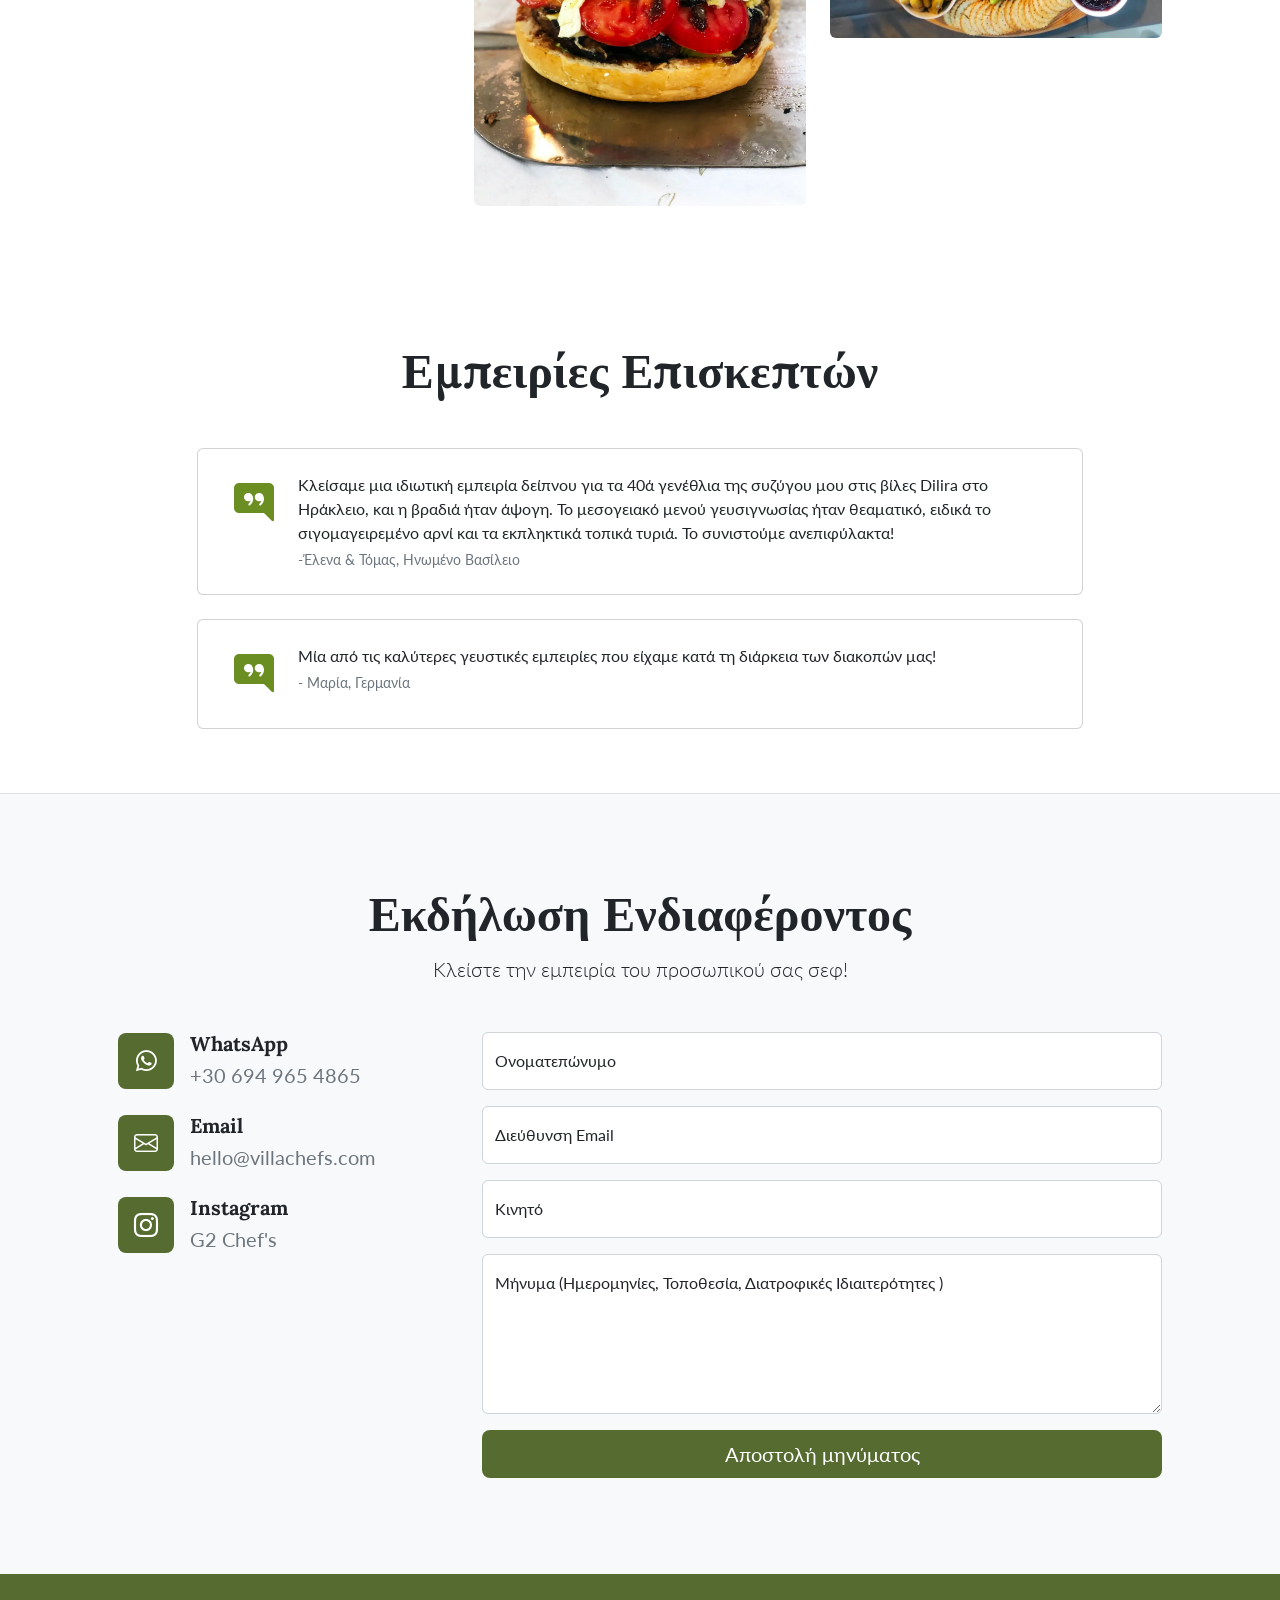
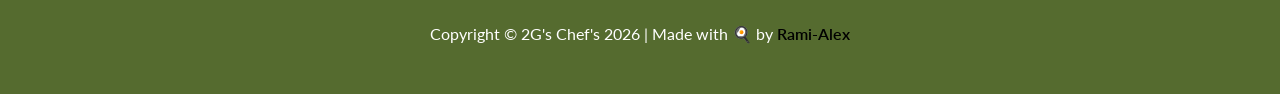
==== commit c0f890bf: "images" ====
--- a/index-gr.html
+++ b/index-gr.html
@@ -73,7 +73,7 @@
                         <li class="nav-item"><a class="nav-link active" aria-current="page" href="#home">Αρχική</a></li>
                         <li class="nav-item"><a class="nav-link" href="#about">Σχετικά με εμάς</a></li>
                         <li class="nav-item"><a class="nav-link" href="#services">Υπηρεσίες</a></li>
-                        <li class="nav-item"><a class="nav-link" href="#!">Μενού</a></li>
+                        <li class="nav-item"><a class="nav-link" href="menu-gr.html">Μενού</a></li>
                         <li class="nav-item"><a class="nav-link" href="#contact">Επικοινωνία</a></li>
                     </ul>
                     <div class="d-flex align-items-center ms-lg-4 mt-3 mt-lg-0">
@@ -102,7 +102,7 @@
                             <h2 class="display-6 fw-bolder text-white mb-2">~ Η Απόλυτη Κρητική Γαστρονομία ~</h2>
                             <p class="lead text-white mb-4">Υπηρεσίες προσωπικού σεφ, ιδιωτικές εκδηλώσεις και πολυτελή δείπνα.</p>
                             <div class="d-grid gap-3 d-sm-flex justify-content-sm-center">
-                                <a class="btn main-button btn-lg px-4 me-sm-3" href="#menu">Μενού</a>
+                                <a class="btn main-button btn-lg px-4 me-sm-3" href="menu-gr.html">Μενού</a>
                                 <a class="btn btn-outline-light btn-lg px-4" href="#contact">Επικοινωνία</a>
                             </div>
                         </div>
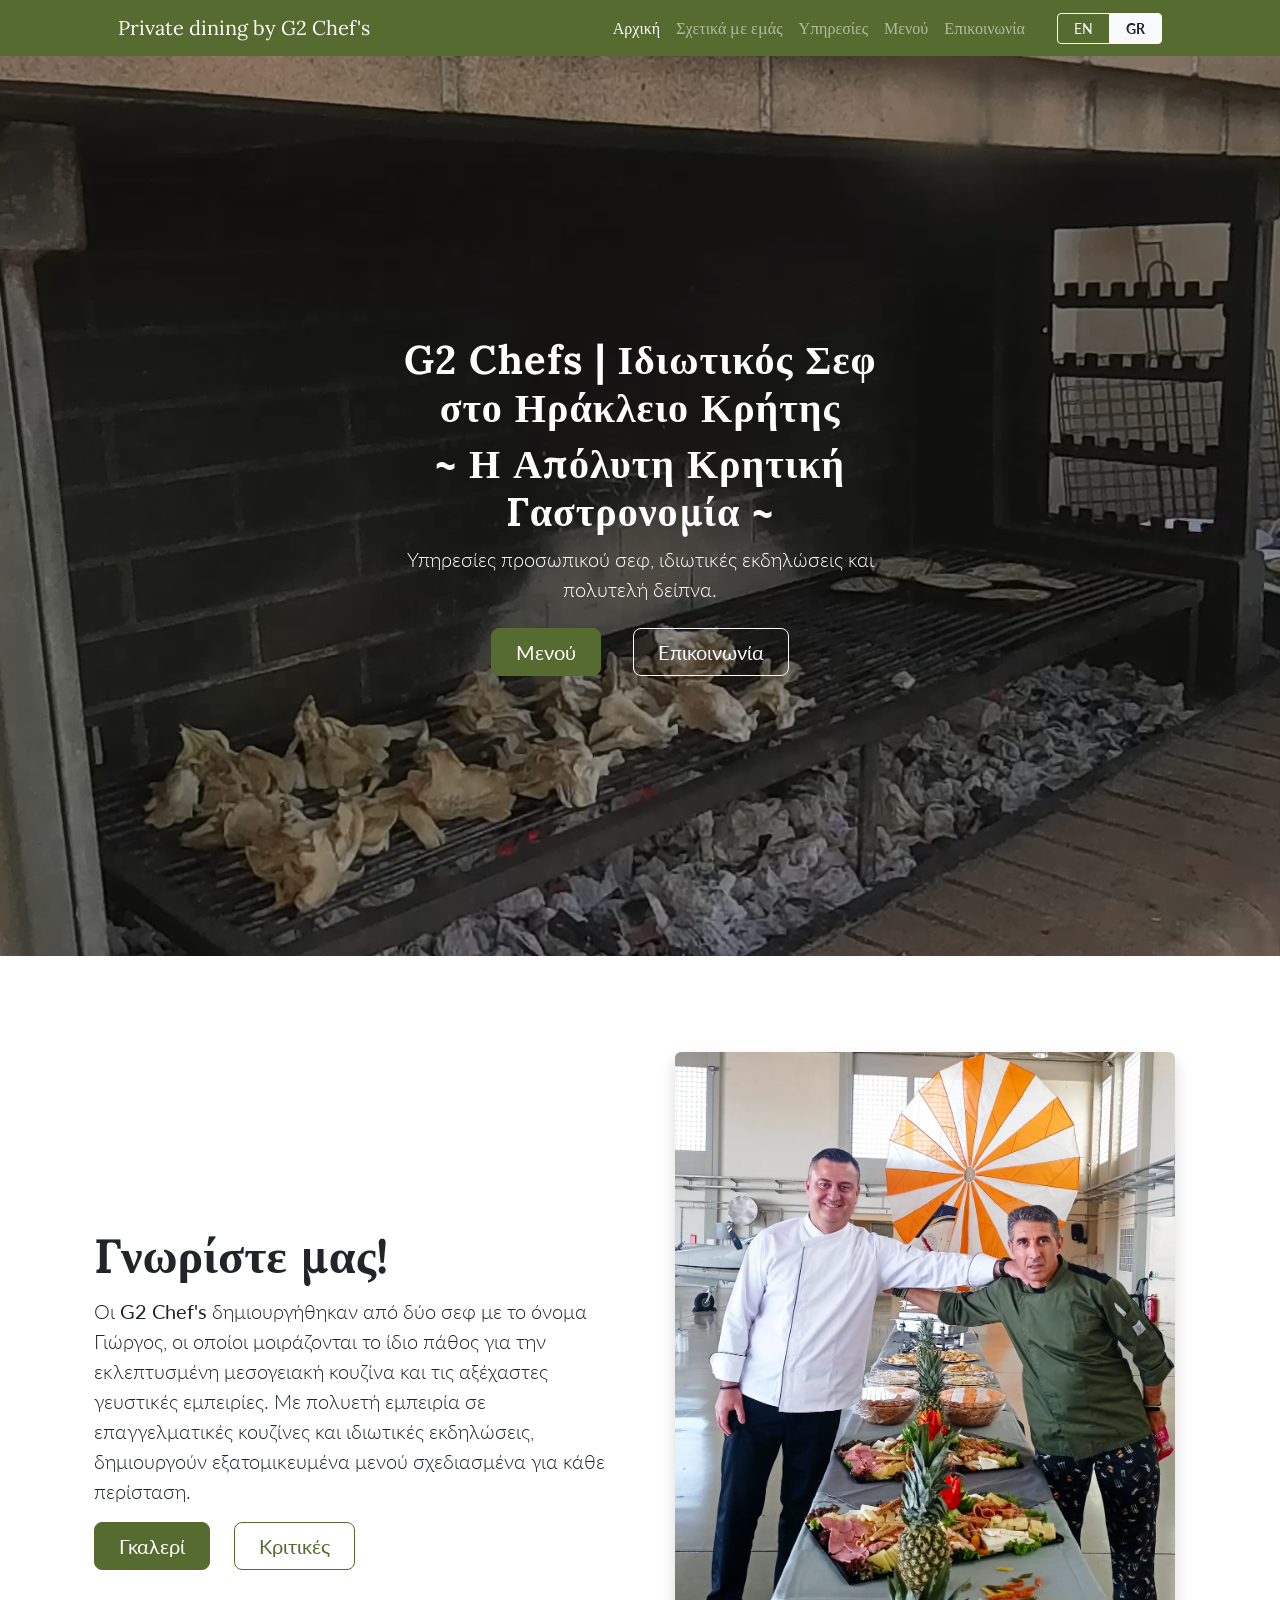
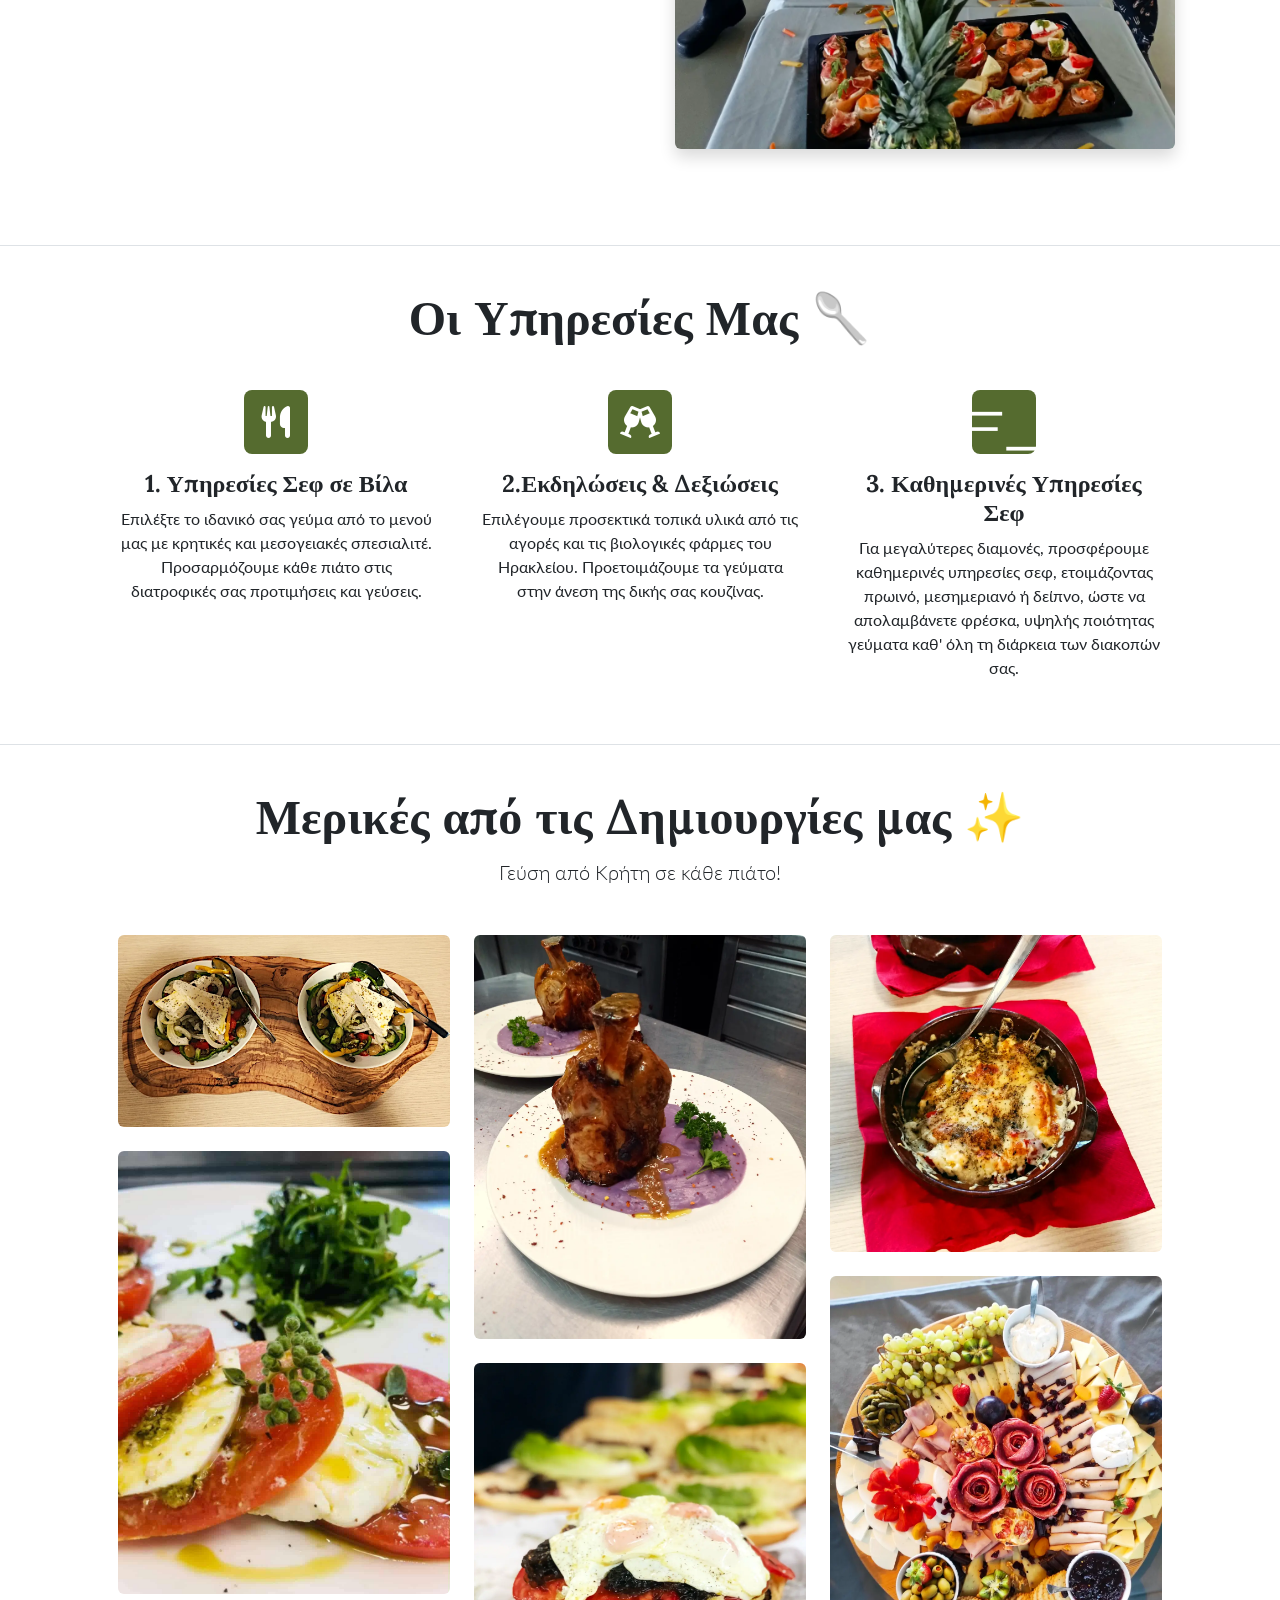
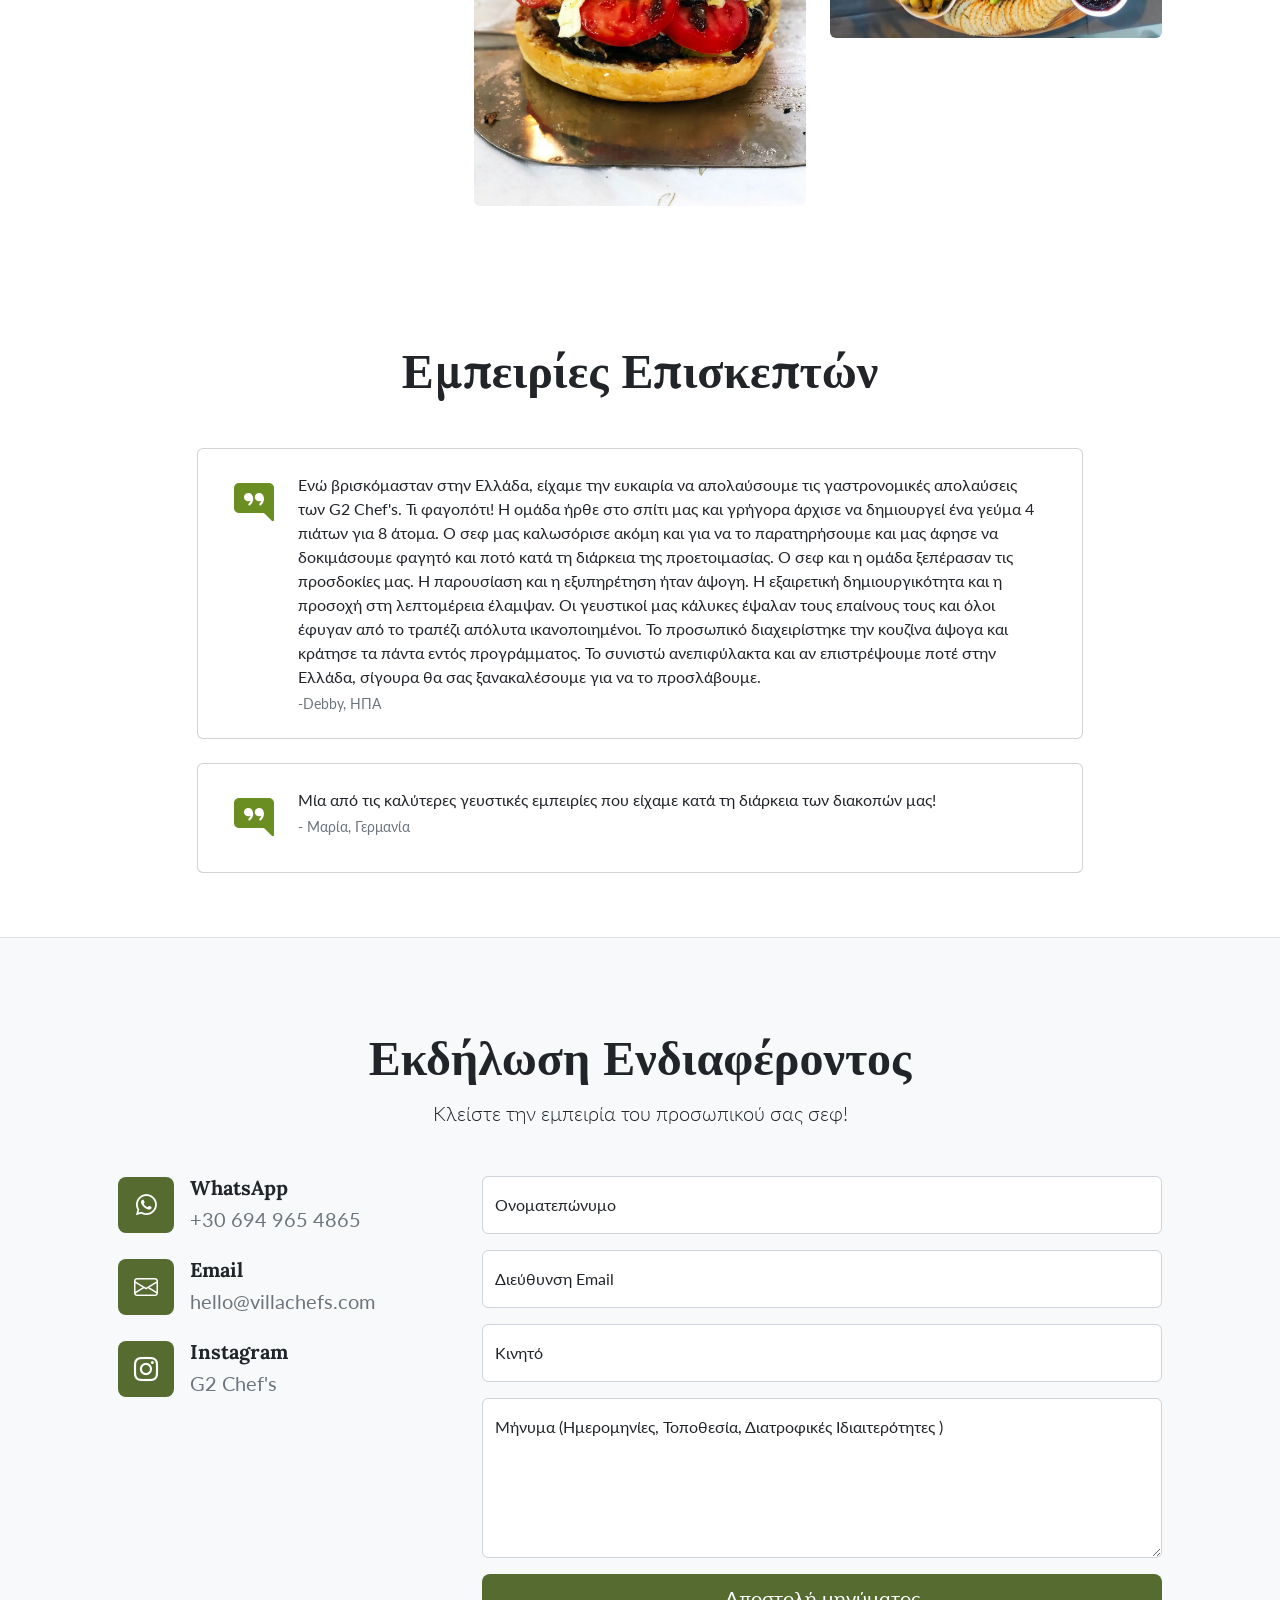
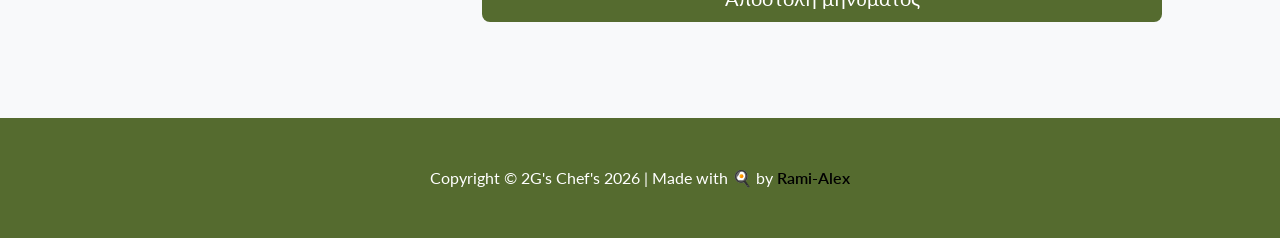
==== commit a70823ff: "-" ====
--- a/index-gr.html
+++ b/index-gr.html
@@ -73,7 +73,7 @@
                         <li class="nav-item"><a class="nav-link active" aria-current="page" href="#home">Αρχική</a></li>
                         <li class="nav-item"><a class="nav-link" href="#about">Σχετικά με εμάς</a></li>
                         <li class="nav-item"><a class="nav-link" href="#services">Υπηρεσίες</a></li>
-                        <li class="nav-item"><a class="nav-link" href="menu-gr.html">Μενού</a></li>
+                        <li class="nav-item"><a class="nav-link" href="#!">Μενού</a></li>
                         <li class="nav-item"><a class="nav-link" href="#contact">Επικοινωνία</a></li>
                     </ul>
                     <div class="d-flex align-items-center ms-lg-4 mt-3 mt-lg-0">
@@ -102,7 +102,7 @@
                             <h2 class="display-6 fw-bolder text-white mb-2">~ Η Απόλυτη Κρητική Γαστρονομία ~</h2>
                             <p class="lead text-white mb-4">Υπηρεσίες προσωπικού σεφ, ιδιωτικές εκδηλώσεις και πολυτελή δείπνα.</p>
                             <div class="d-grid gap-3 d-sm-flex justify-content-sm-center">
-                                <a class="btn main-button btn-lg px-4 me-sm-3" href="menu-gr.html">Μενού</a>
+                                <a class="btn main-button btn-lg px-4 me-sm-3" href="#menu">Μενού</a>
                                 <a class="btn btn-outline-light btn-lg px-4" href="#contact">Επικοινωνία</a>
                             </div>
                         </div>
@@ -116,7 +116,7 @@
                 <div class="row flex-md-row-reverse align-items-center g-5 py-5">
                     <div class="d-none d-md-block col-md-6 col-lg-6">
                         <img 
-                            src="images/2gs-chefs.webp"
+                            src="/images/2gs-chefs.webp"
                             class="d-block mx-auto img-fluid rounded shadow"
                             alt="G2 Chefs Giorgos"
                             width="500"
@@ -179,8 +179,8 @@
                 </div>
                 <div class="row">
                     <div class="col-lg-4 col-md-4 mb-4 mb-lg-0">
-                        <img src="images/greek-salad.webp" class="w-100 shadow-1-strong rounded mb-4" alt="Cretan Dish 1" />
-                        <img src="images/domate-feta.jpeg" class="w-100 shadow-1-strong rounded mb-4" alt="Cretan Dish 2" />
+                        <img src="/images/greek-salad.webp" class="w-100 shadow-1-strong rounded mb-4" alt="Cretan Dish 1" />
+                        <img src="/images/domate-feta.jpeg" class="w-100 shadow-1-strong rounded mb-4" alt="Cretan Dish 2" />
                     </div>
 
                     <div class="col-lg-4 col-md-4 mb-4 mb-lg-0">
@@ -189,7 +189,7 @@
                     </div>
 
                     <div class="col-lg-4 col-md-4 mb-4 mb-lg-0">
-                        <img src="images/bouyiourdi.webp" class="w-100 shadow-1-strong rounded mb-4" alt="Cretan Dish 5" />
+                        <img src="/images/bouyiourdi.webp" class="w-100 shadow-1-strong rounded mb-4" alt="Cretan Dish 5" />
                         <img src="images/cheese-plato.webp" class="w-100 shadow-1-strong rounded mb-0" alt="Cretan Dish 6" />
                     </div>
                 </div>
@@ -257,8 +257,12 @@
                                     <div class="d-flex">
                                         <div class="flex-shrink-0"><i class="bi bi-chat-right-quote-fill fs-1" style="color: #6B8E23;"></i></div>
                                         <div class="ms-4">
-                                            <p class="mb-1">Κλείσαμε μια ιδιωτική εμπειρία δείπνου για τα 40ά γενέθλια της συζύγου μου στις βίλες Dilira στο Ηράκλειο, και η βραδιά ήταν άψογη. Το μεσογειακό μενού γευσιγνωσίας ήταν θεαματικό, ειδικά το σιγομαγειρεμένο αρνί και τα εκπληκτικά τοπικά τυριά. Το συνιστούμε ανεπιφύλακτα!</p>
-                                            <div class="small text-muted">-Έλενα & Τόμας, Ηνωμένο Βασίλειο</div>
+                                            <p class="mb-1">Ενώ βρισκόμασταν στην Ελλάδα, είχαμε την ευκαιρία να απολαύσουμε τις γαστρονομικές απολαύσεις των G2 Chef's. Τι φαγοπότι!
+                                                Η ομάδα ήρθε στο σπίτι μας και γρήγορα άρχισε να δημιουργεί ένα γεύμα 4 πιάτων για 8 άτομα. Ο σεφ μας καλωσόρισε ακόμη και για να το παρατηρήσουμε και μας άφησε να δοκιμάσουμε φαγητό και ποτό κατά τη διάρκεια της προετοιμασίας.
+                                                Ο σεφ και η ομάδα ξεπέρασαν τις προσδοκίες μας. Η παρουσίαση και η εξυπηρέτηση ήταν άψογη. Η εξαιρετική δημιουργικότητα και η προσοχή στη λεπτομέρεια έλαμψαν. Οι γευστικοί μας κάλυκες έψαλαν τους επαίνους τους και όλοι έφυγαν από το τραπέζι απόλυτα ικανοποιημένοι.
+                                                Το προσωπικό διαχειρίστηκε την κουζίνα άψογα και κράτησε τα πάντα εντός προγράμματος.
+                                                Το συνιστώ ανεπιφύλακτα και αν επιστρέψουμε ποτέ στην Ελλάδα, σίγουρα θα σας ξανακαλέσουμε για να το προσλάβουμε.</p>
+                                            <div class="small text-muted">-Debby, ΗΠΑ</div>
                                         </div>
                                     </div>
                                 </div>
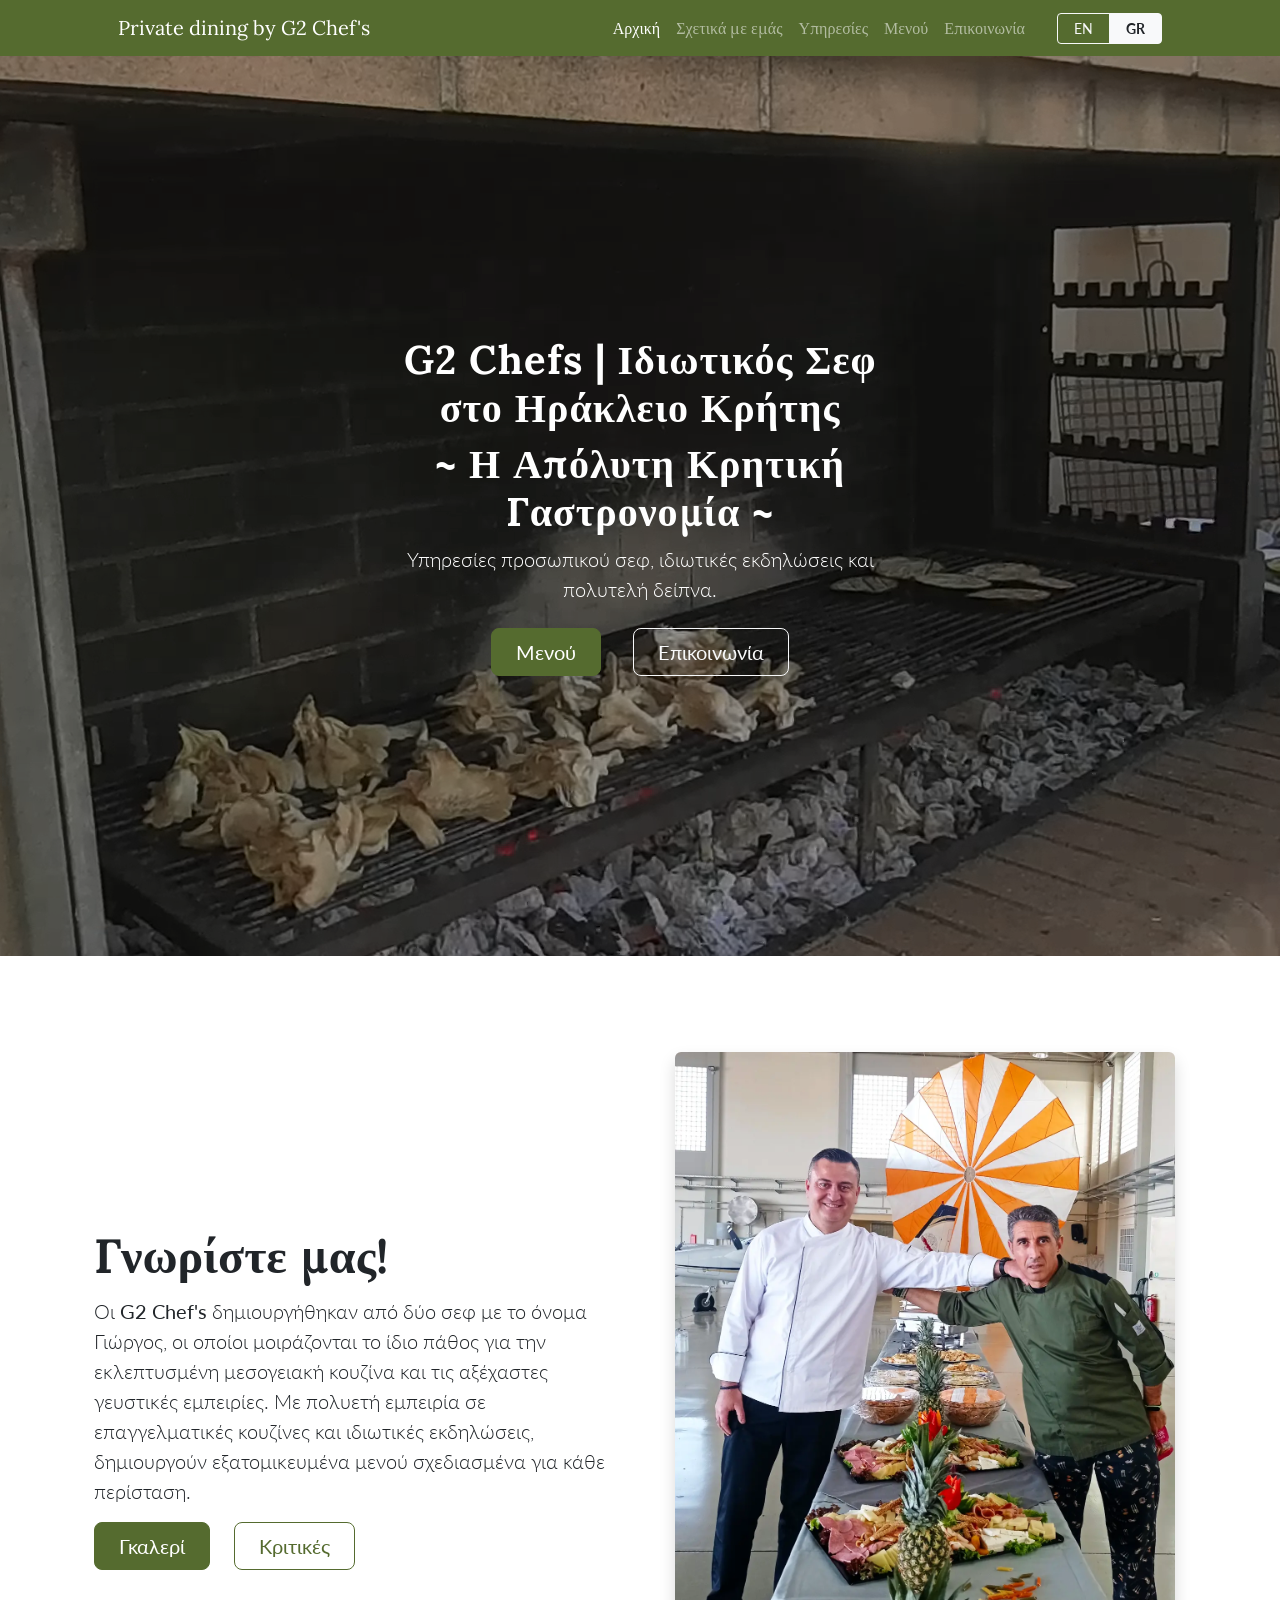
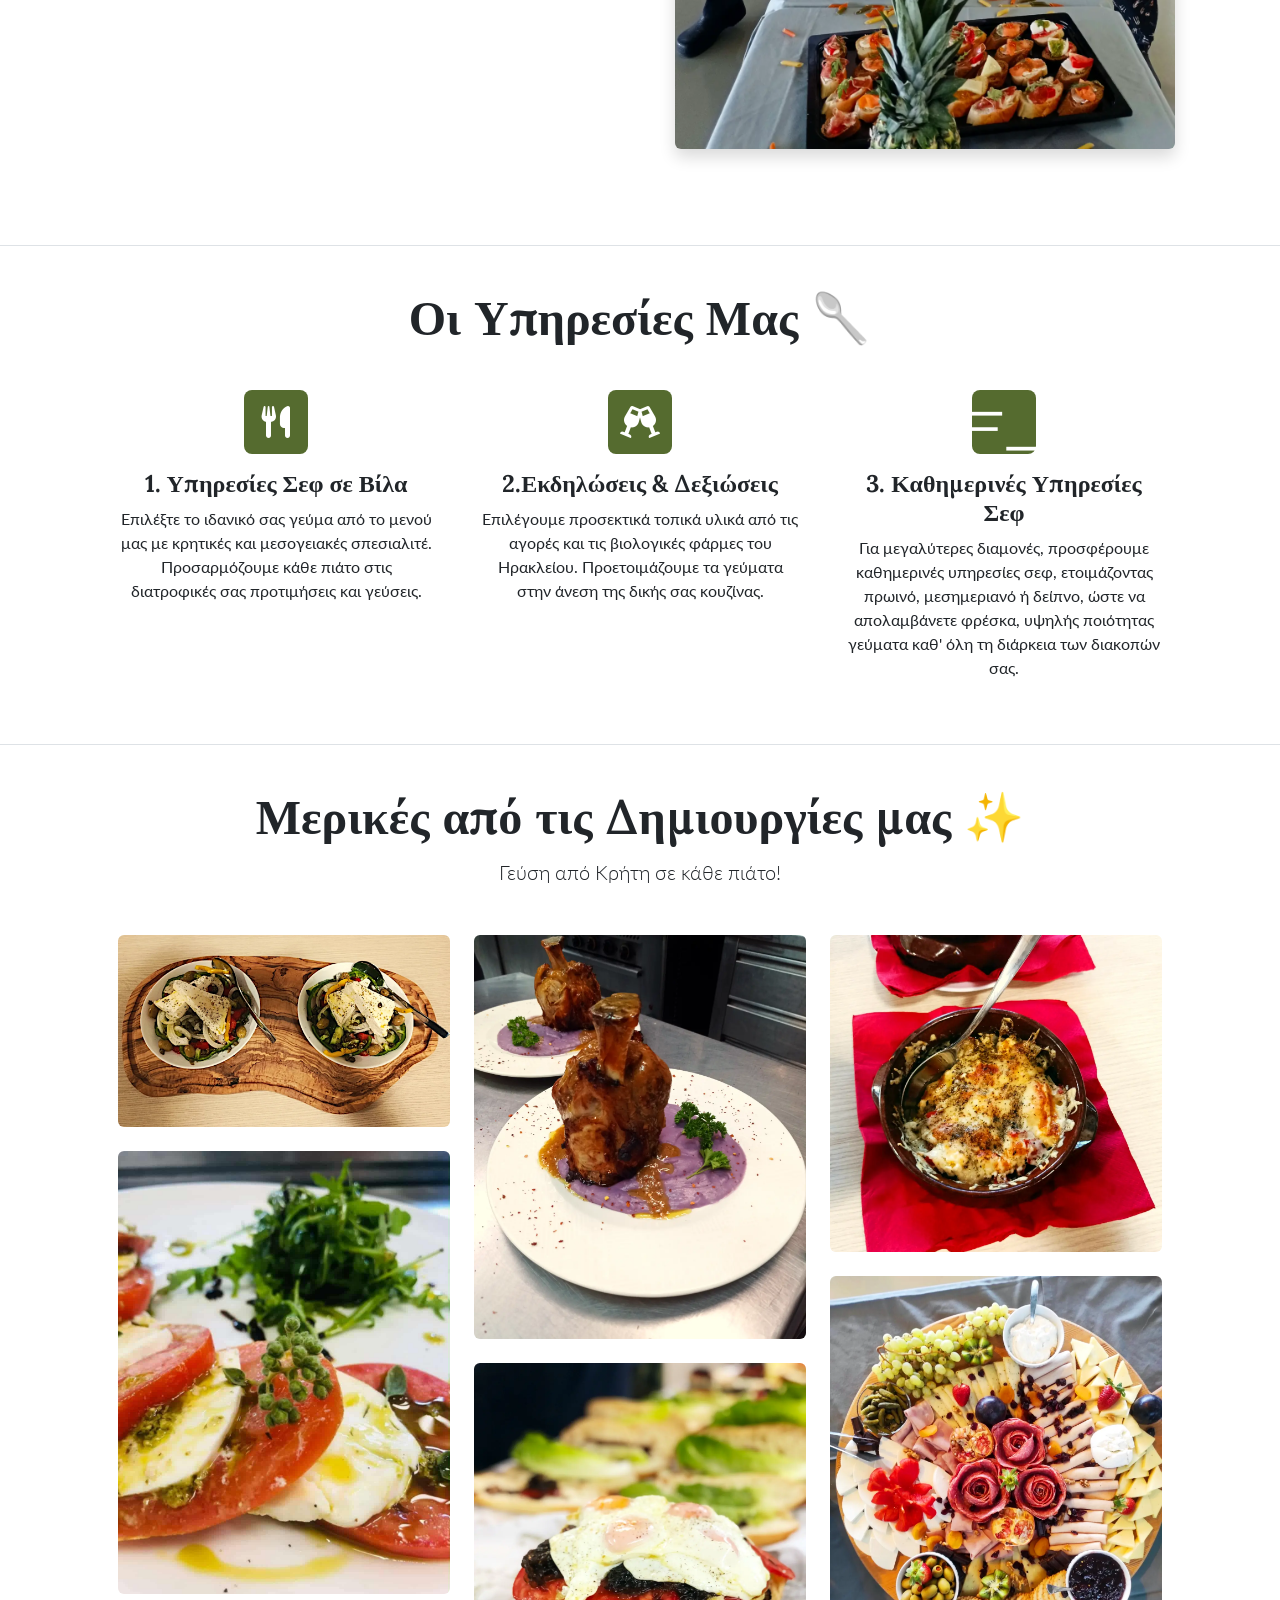
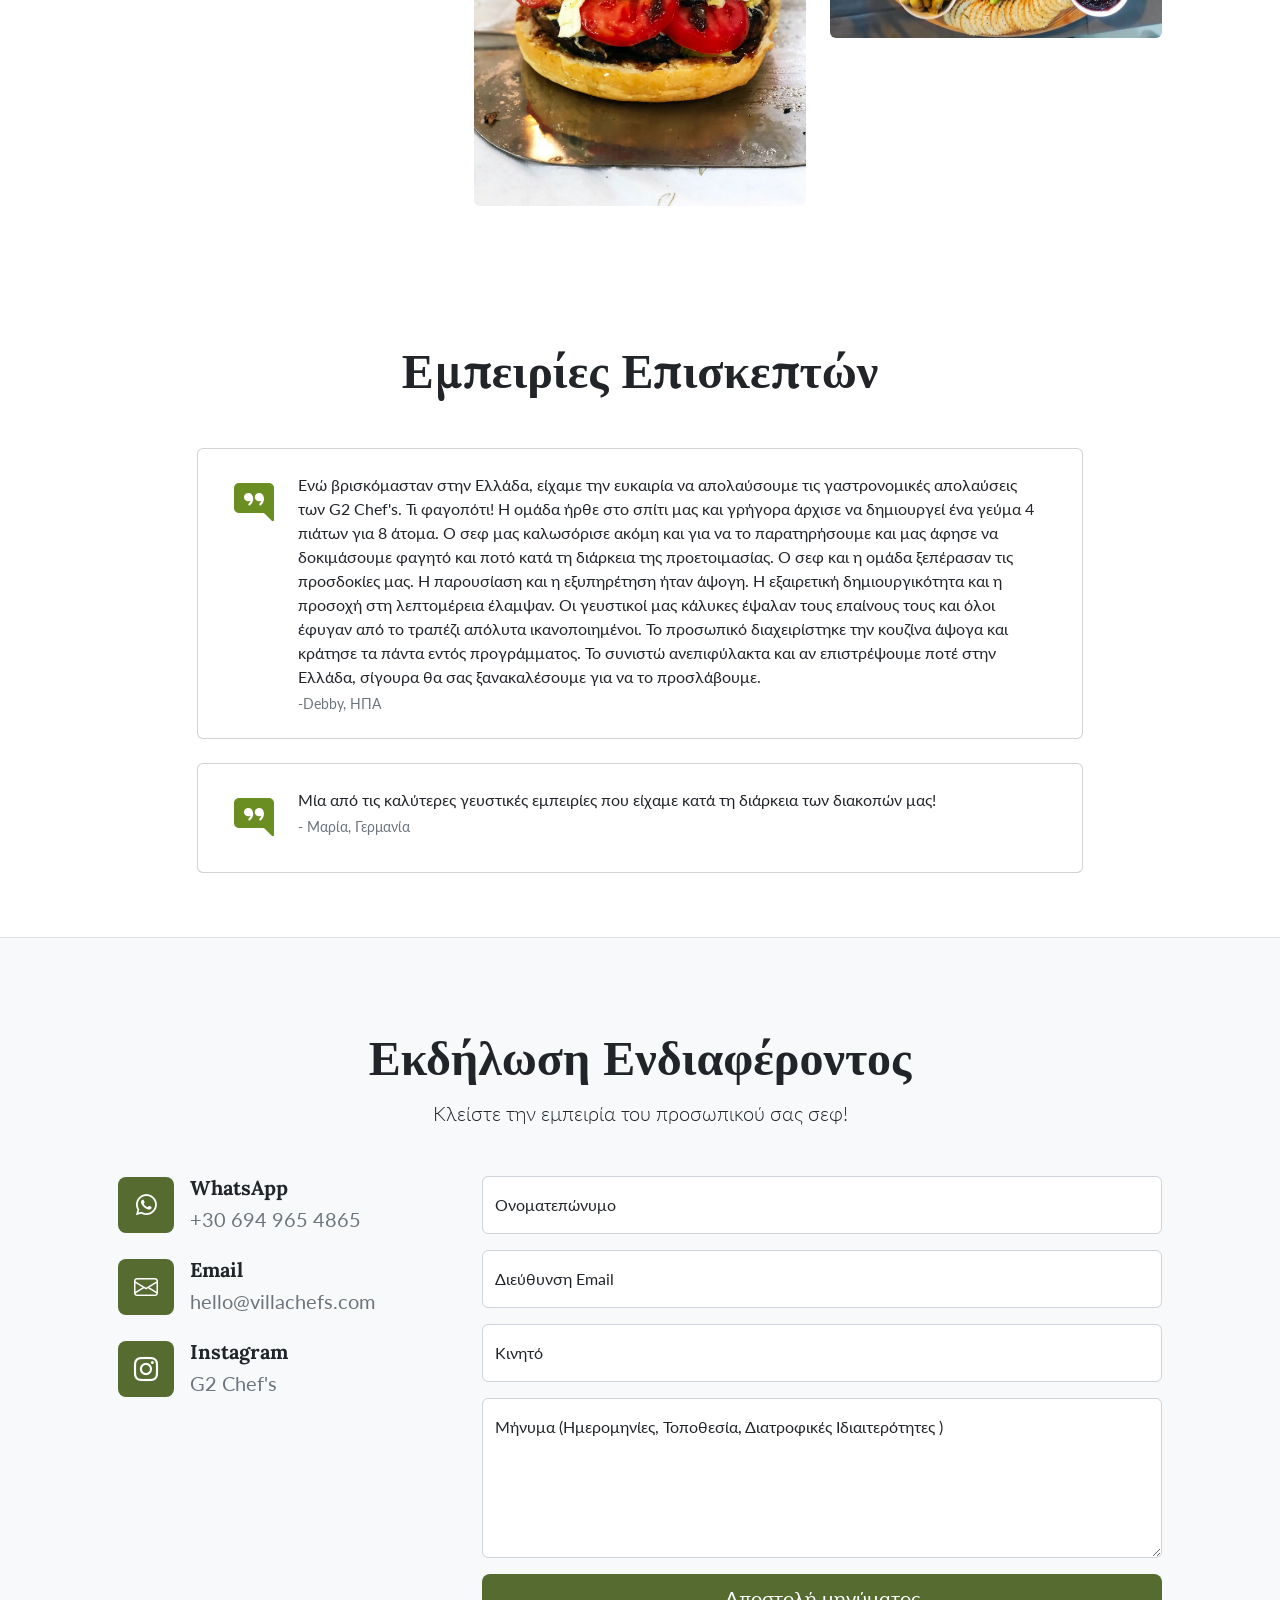
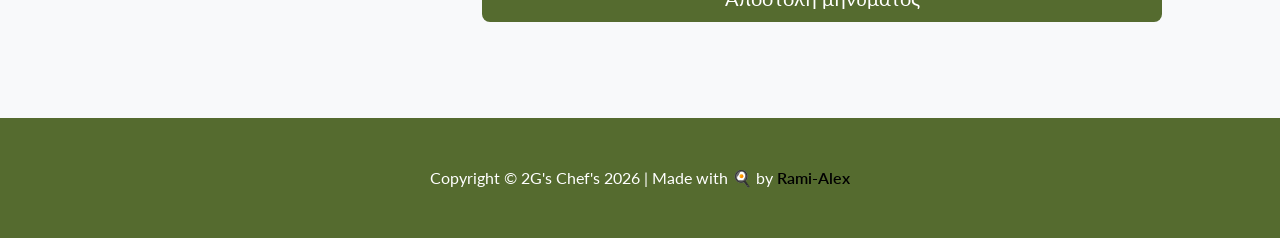
==== commit fcd29e3e: "-" ====
--- a/index-gr.html
+++ b/index-gr.html
@@ -116,7 +116,7 @@
                 <div class="row flex-md-row-reverse align-items-center g-5 py-5">
                     <div class="d-none d-md-block col-md-6 col-lg-6">
                         <img 
-                            src="/images/2gs-chefs.webp"
+                            src="images/2gs-chefs.webp"
                             class="d-block mx-auto img-fluid rounded shadow"
                             alt="G2 Chefs Giorgos"
                             width="500"
@@ -179,8 +179,8 @@
                 </div>
                 <div class="row">
                     <div class="col-lg-4 col-md-4 mb-4 mb-lg-0">
-                        <img src="/images/greek-salad.webp" class="w-100 shadow-1-strong rounded mb-4" alt="Cretan Dish 1" />
-                        <img src="/images/domate-feta.jpeg" class="w-100 shadow-1-strong rounded mb-4" alt="Cretan Dish 2" />
+                        <img src="images/greek-salad.webp" class="w-100 shadow-1-strong rounded mb-4" alt="Cretan Dish 1" />
+                        <img src="images/domate-feta.jpeg" class="w-100 shadow-1-strong rounded mb-4" alt="Cretan Dish 2" />
                     </div>
 
                     <div class="col-lg-4 col-md-4 mb-4 mb-lg-0">
@@ -189,7 +189,7 @@
                     </div>
 
                     <div class="col-lg-4 col-md-4 mb-4 mb-lg-0">
-                        <img src="/images/bouyiourdi.webp" class="w-100 shadow-1-strong rounded mb-4" alt="Cretan Dish 5" />
+                        <img src="images/bouyiourdi.webp" class="w-100 shadow-1-strong rounded mb-4" alt="Cretan Dish 5" />
                         <img src="images/cheese-plato.webp" class="w-100 shadow-1-strong rounded mb-0" alt="Cretan Dish 6" />
                     </div>
                 </div>
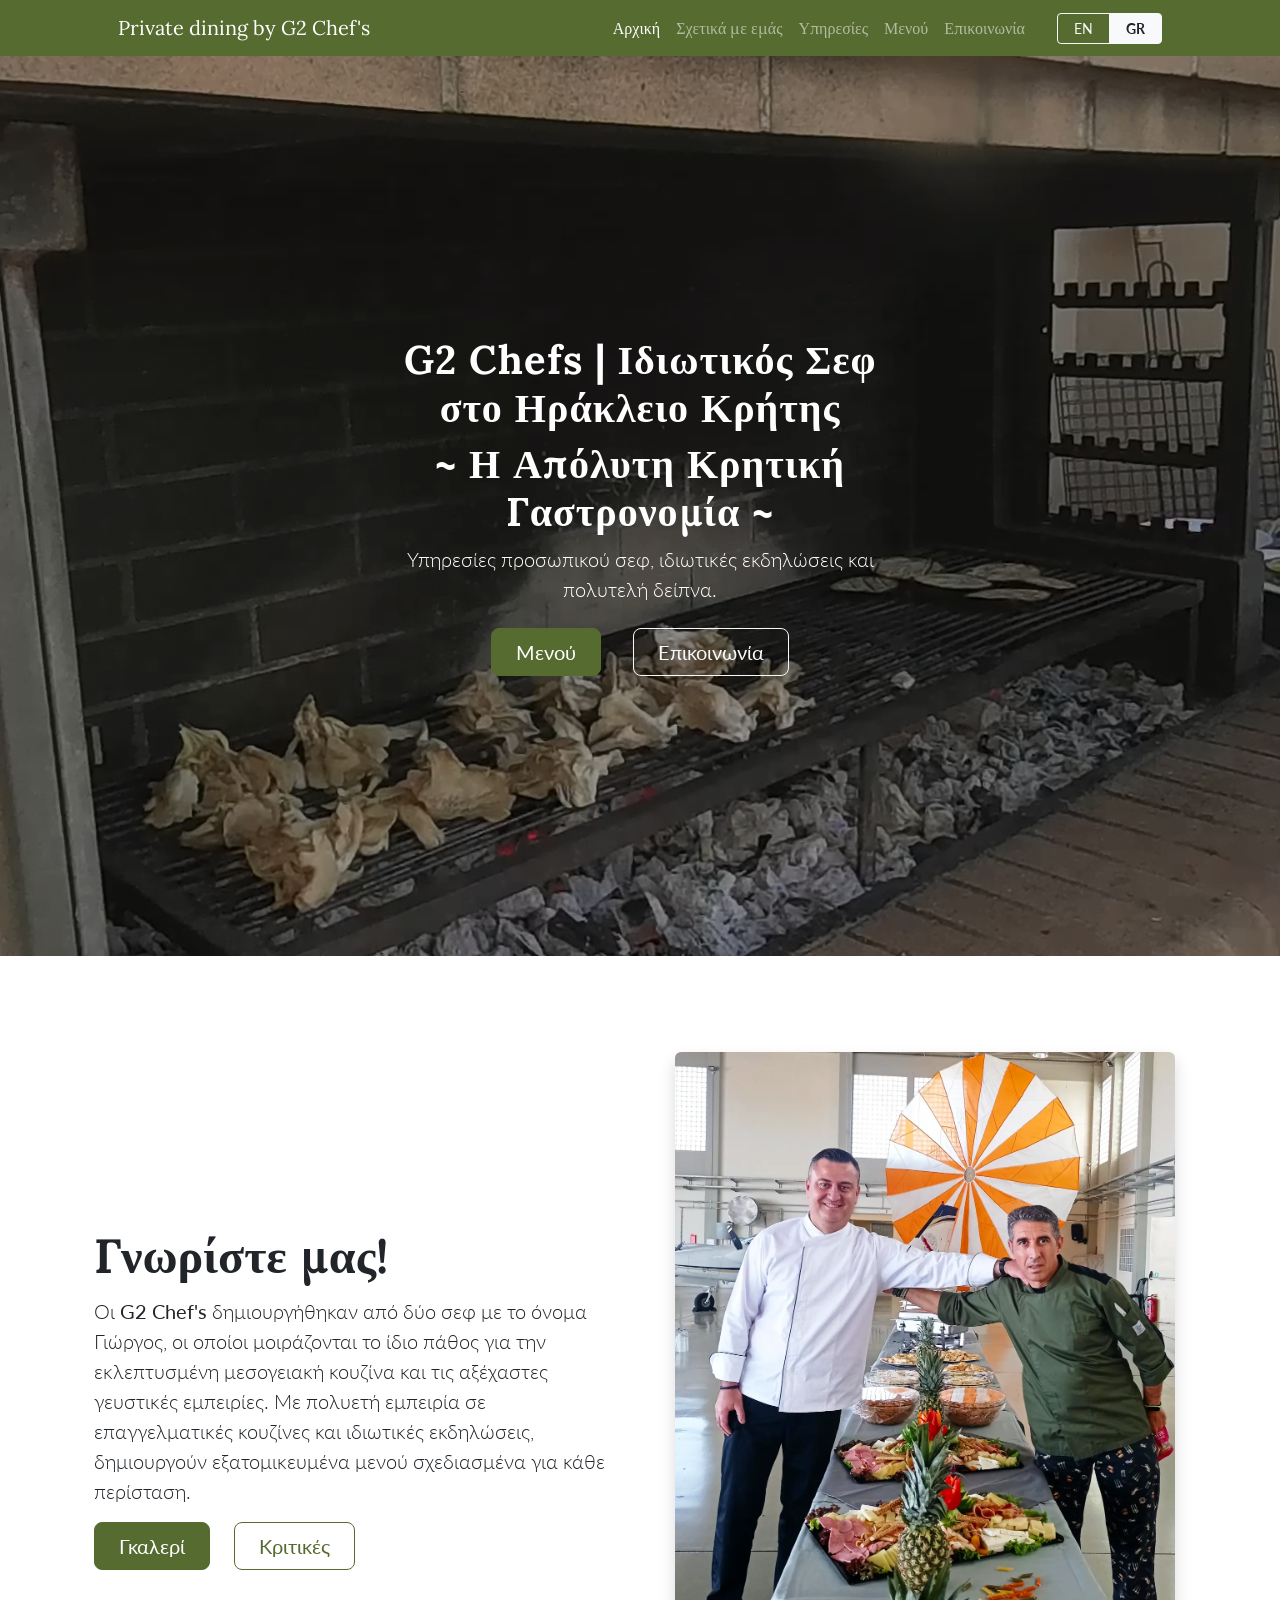
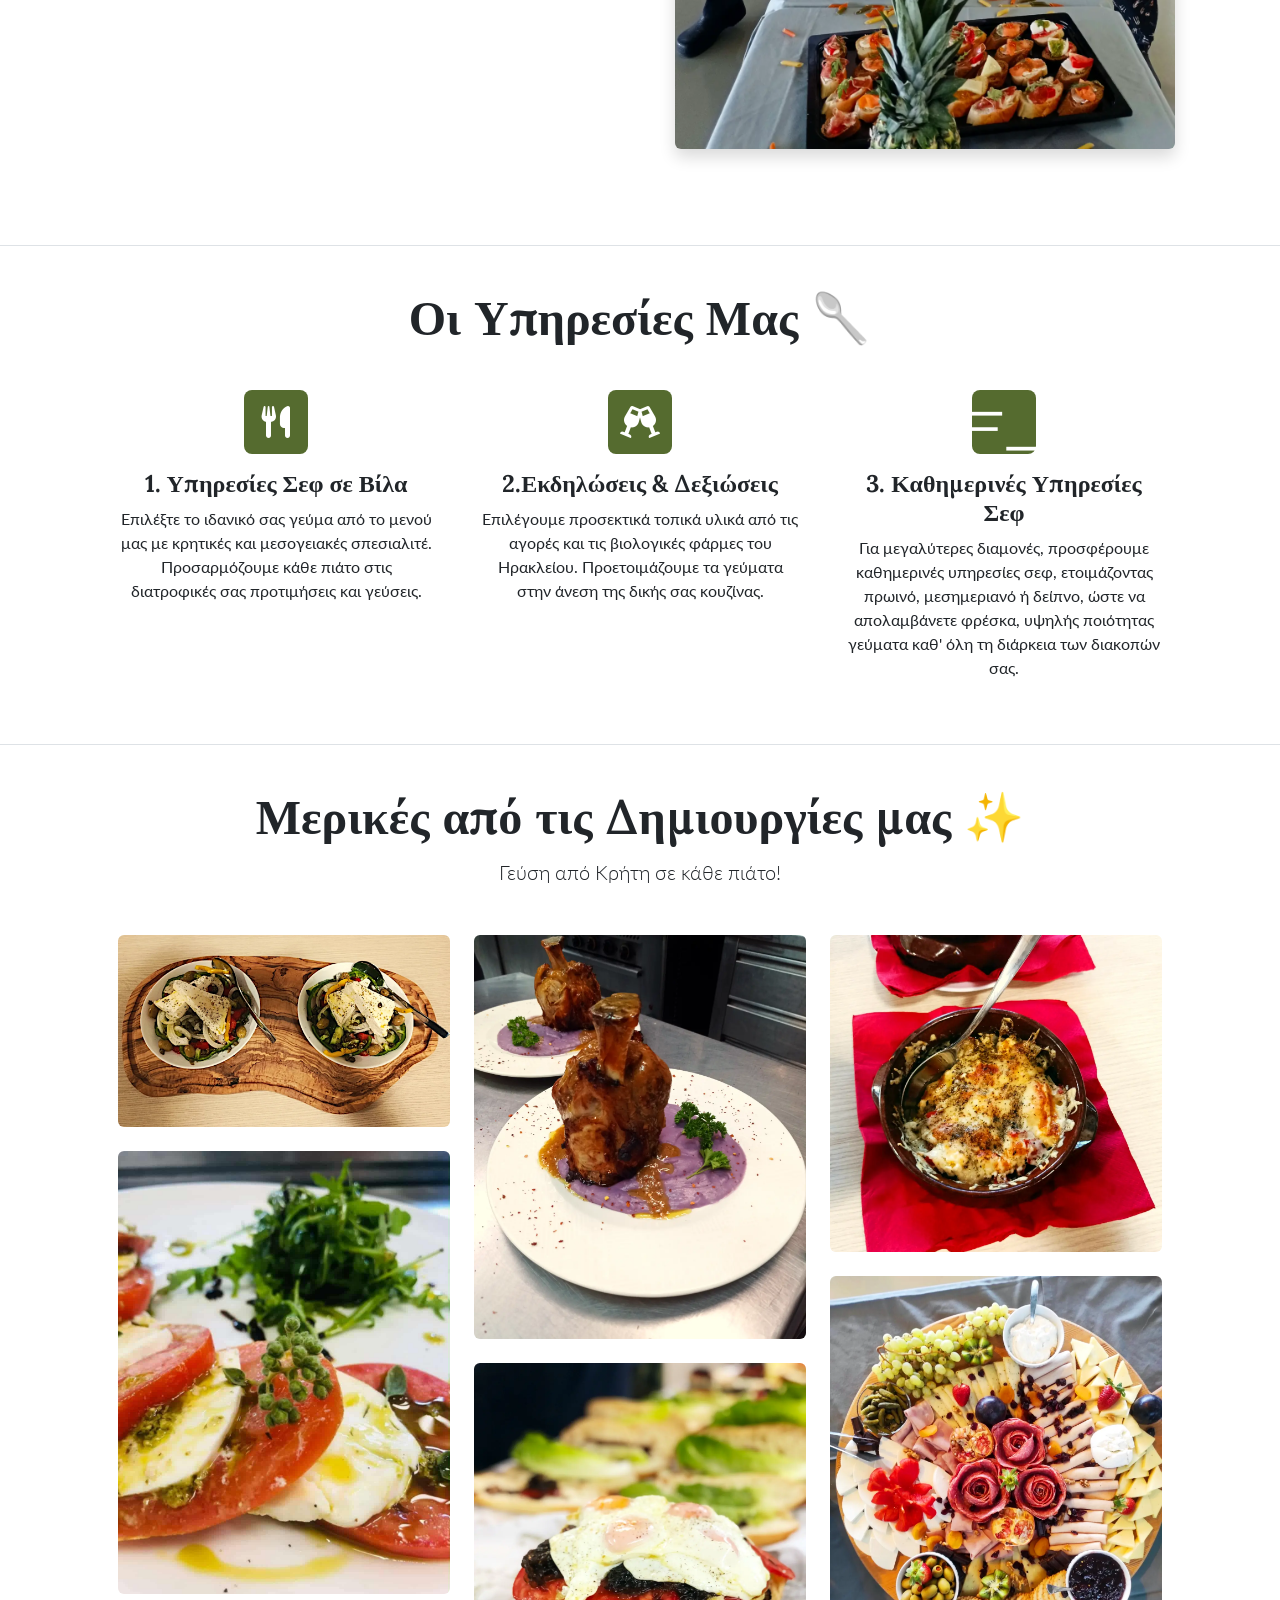
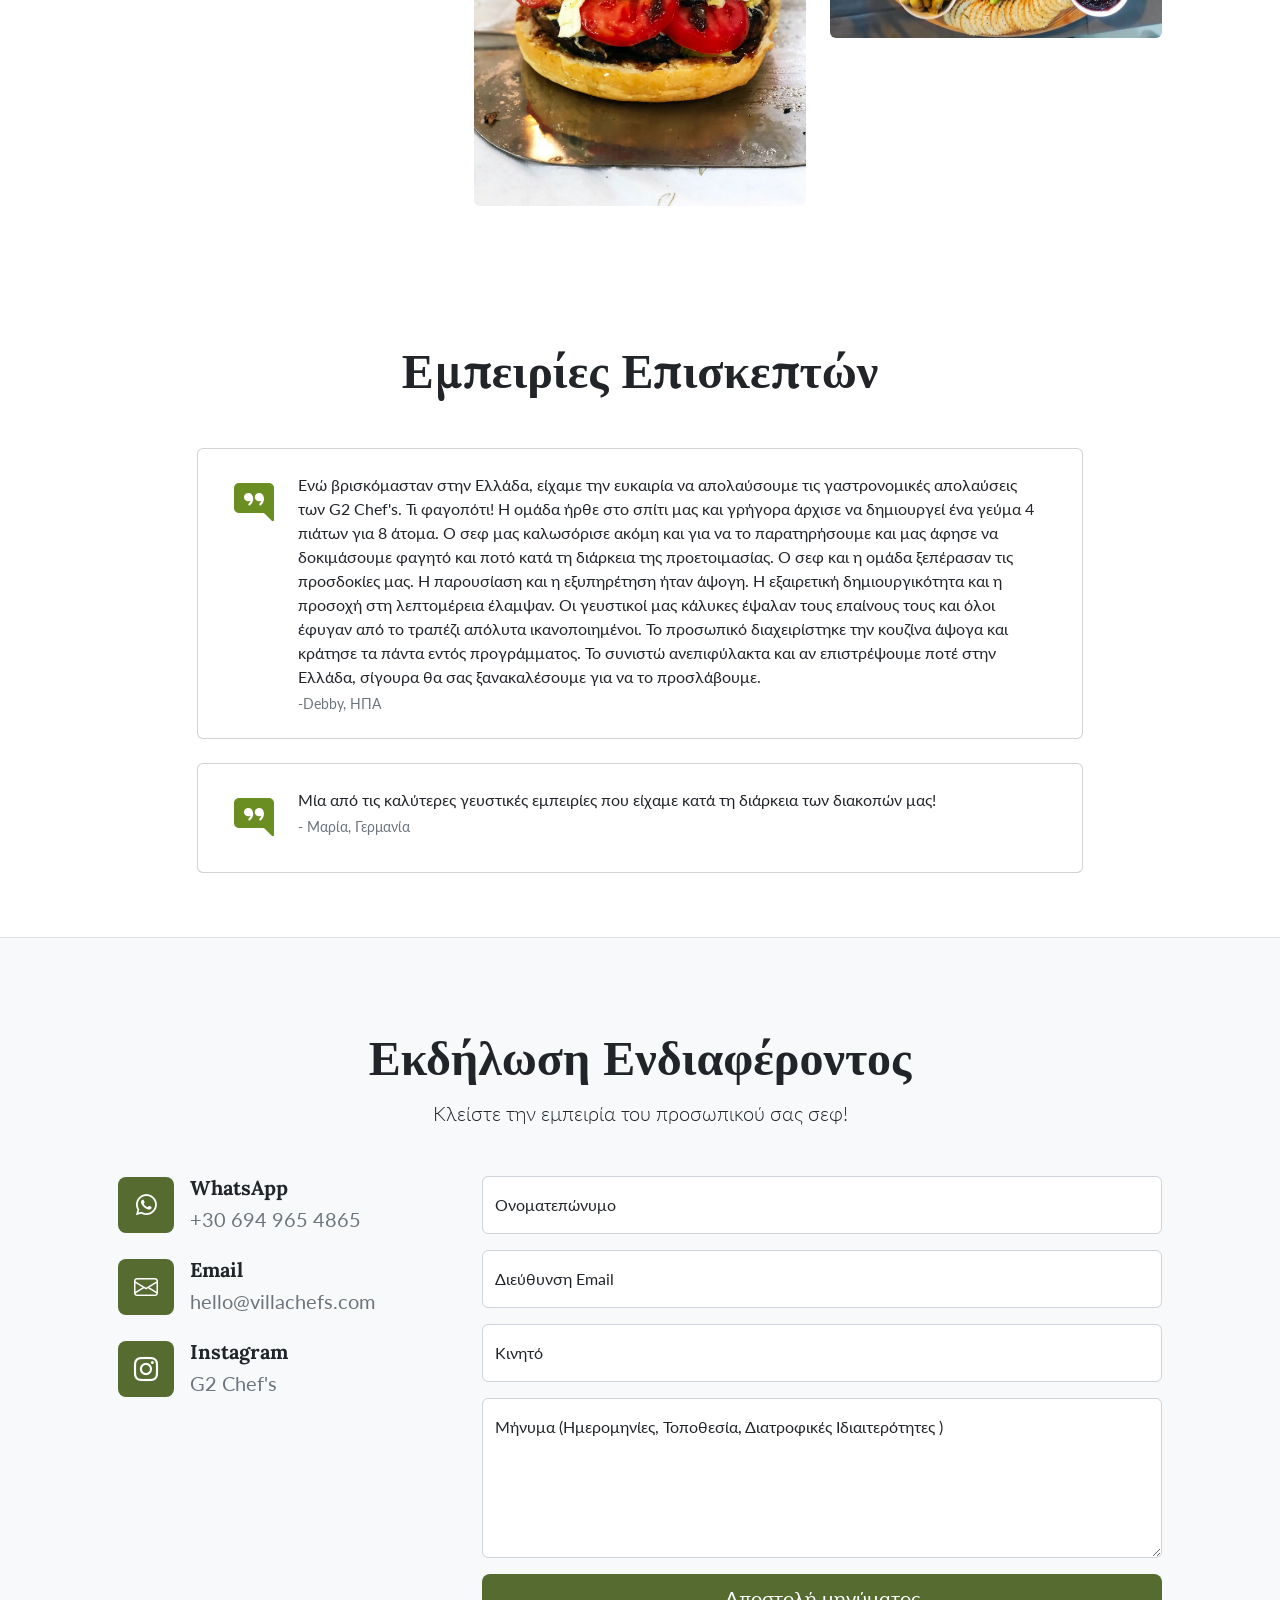
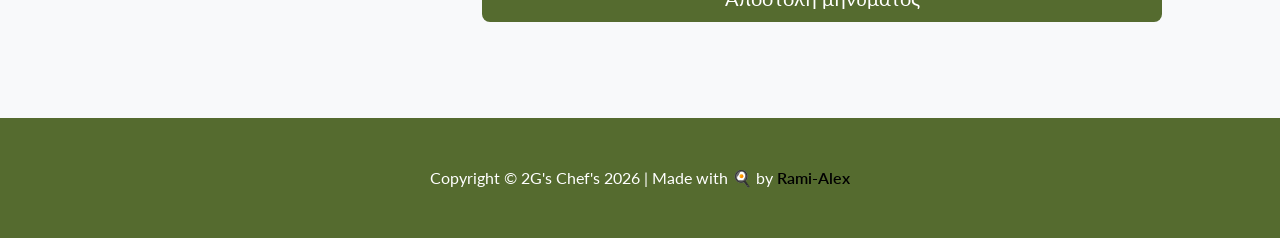
==== commit f7567312: "-" ====
--- a/index-gr.html
+++ b/index-gr.html
@@ -73,7 +73,7 @@
                         <li class="nav-item"><a class="nav-link active" aria-current="page" href="#home">Αρχική</a></li>
                         <li class="nav-item"><a class="nav-link" href="#about">Σχετικά με εμάς</a></li>
                         <li class="nav-item"><a class="nav-link" href="#services">Υπηρεσίες</a></li>
-                        <li class="nav-item"><a class="nav-link" href="#!">Μενού</a></li>
+                        <li class="nav-item"><a class="nav-link" href="menu-gr.html">Μενού</a></li>
                         <li class="nav-item"><a class="nav-link" href="#contact">Επικοινωνία</a></li>
                     </ul>
                     <div class="d-flex align-items-center ms-lg-4 mt-3 mt-lg-0">
